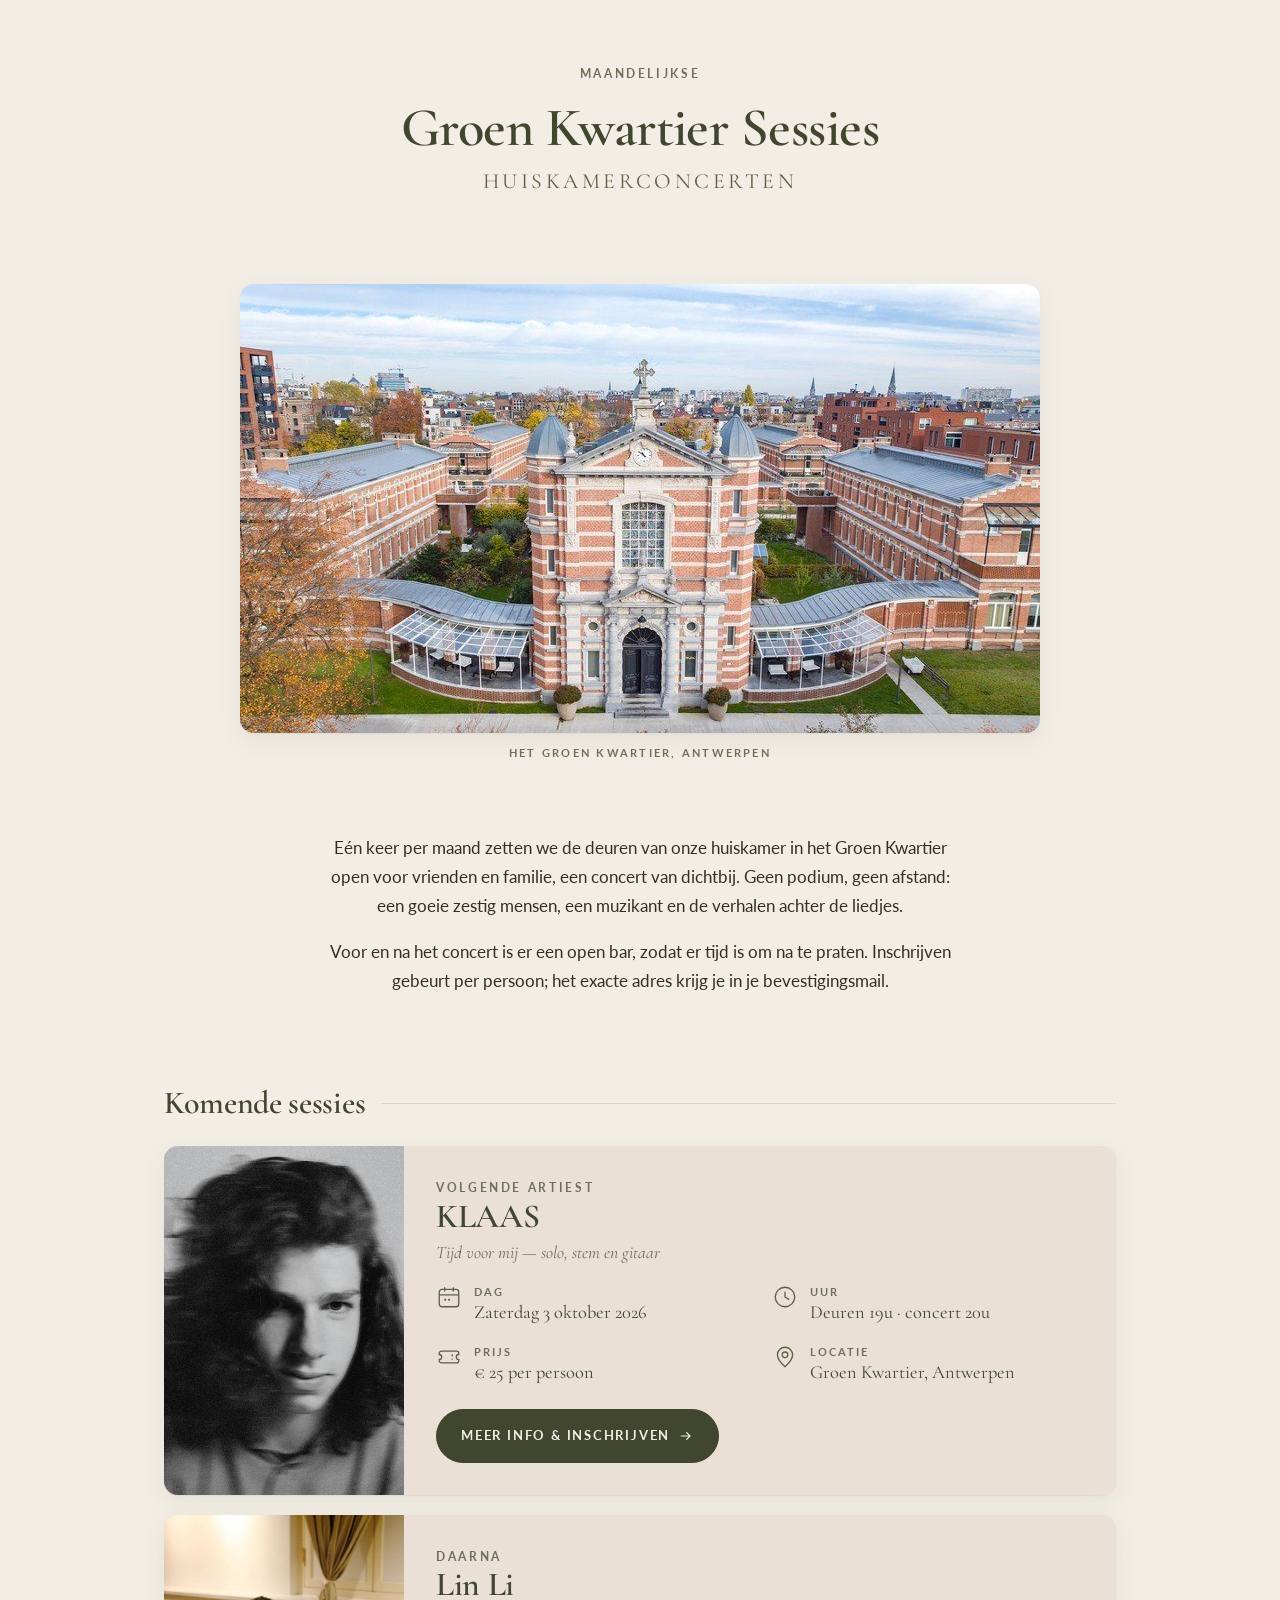
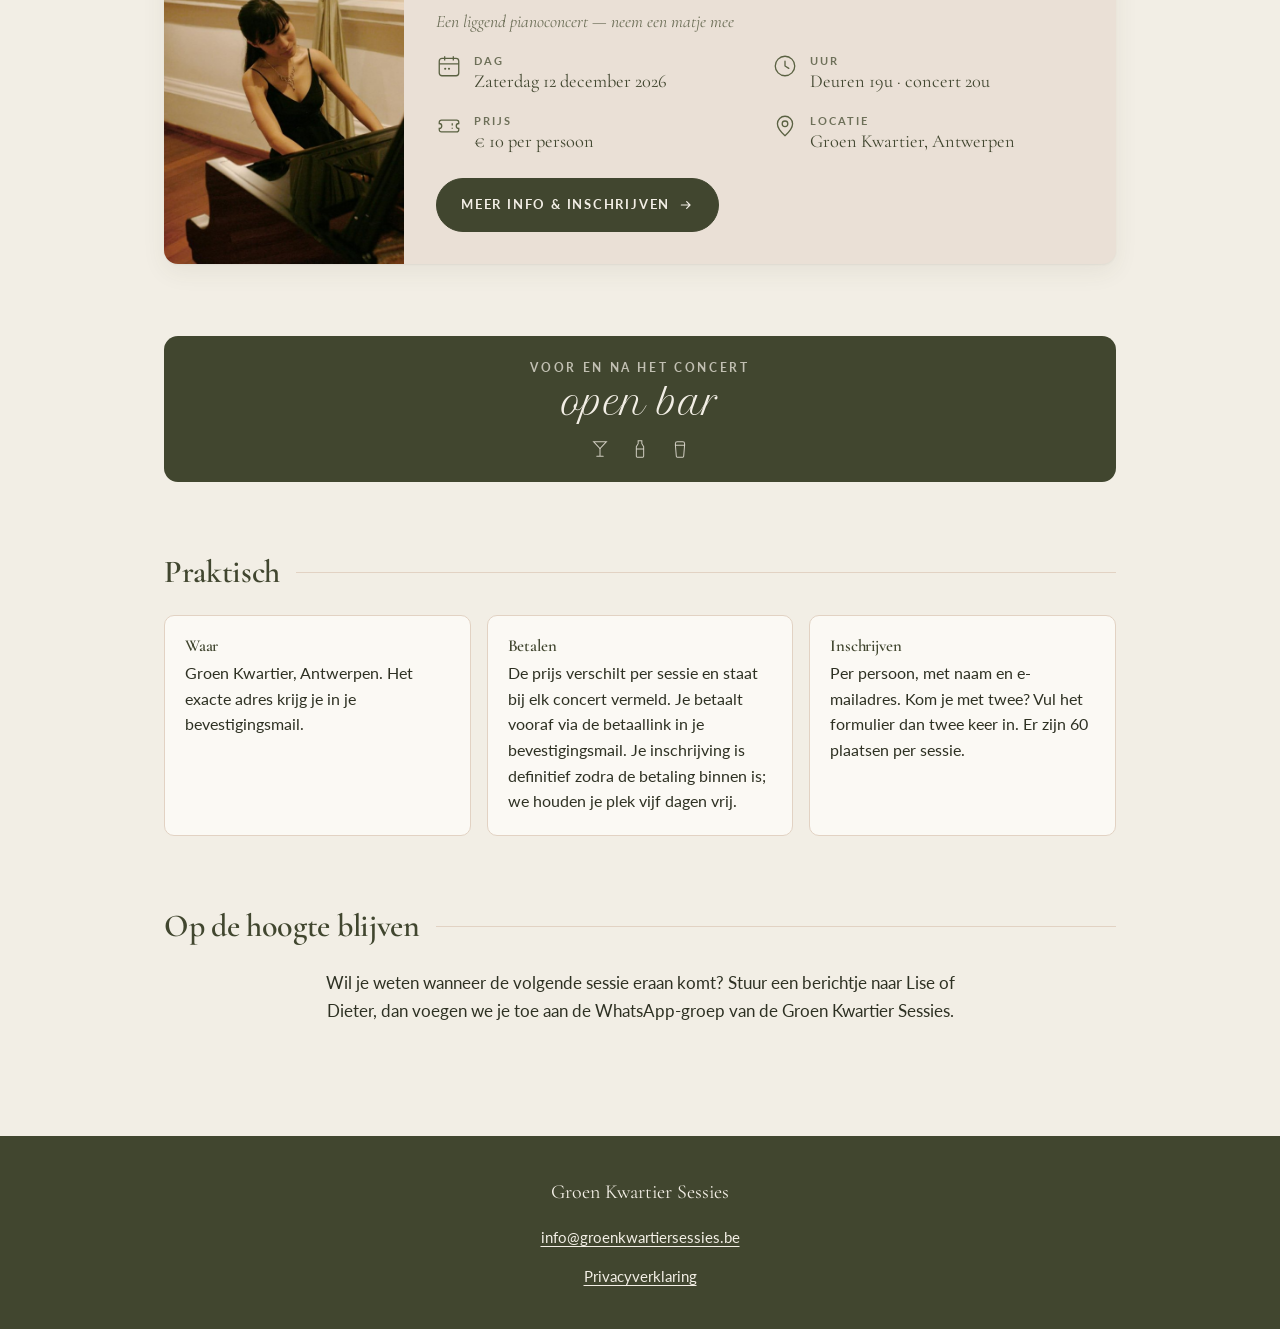
==== index.html @ f5f8e5c8 "Komma in plaats van gedachtestreepje in de intro" ====
<!DOCTYPE html>
<html lang="nl">
<head>
<meta charset="utf-8">
<meta name="viewport" content="width=device-width, initial-scale=1">
<title>Groen Kwartier Sessies — Huiskamerconcerten in Antwerpen</title>
<meta name="description" content="Maandelijkse huiskamerconcerten in het Groen Kwartier, Antwerpen. Dicht bij de muziek. Dicht bij elkaar. Bekijk de komende sessies en schrijf je in.">
<link rel="canonical" href="https://groenkwartiersessies.be/">
<meta property="og:type" content="website">
<meta property="og:title" content="Groen Kwartier Sessies — Huiskamerconcerten">
<meta property="og:description" content="Maandelijkse huiskamerconcerten in het Groen Kwartier, Antwerpen. Dicht bij de muziek. Dicht bij elkaar.">
<meta property="og:url" content="https://groenkwartiersessies.be/">
<meta property="og:image" content="https://groenkwartiersessies.be/img/sfeer/groen-kwartier.jpg">
<meta property="og:locale" content="nl_BE">
<meta name="theme-color" content="#41462F">
<link rel="icon" href="img/favicon.svg" type="image/svg+xml">
<link rel="apple-touch-icon" href="img/favicon.svg">
<link rel="preconnect" href="https://fonts.googleapis.com">
<link rel="preconnect" href="https://fonts.gstatic.com" crossorigin>
<link href="https://fonts.googleapis.com/css2?family=Cormorant+Garamond:ital,wght@0,400;0,600;1,400&family=Lato:wght@400;700&family=Petit+Formal+Script&display=swap" rel="stylesheet">
<link rel="stylesheet" href="css/stijl.css">
</head>
<body>

<header class="sitekop wrap">
  <p class="label">Maandelijkse</p>
  <h1>Groen&nbsp;Kwartier Sessies</h1>
  <p class="ondertitel">Huiskamerconcerten</p>
</header>

<main>

  <!-- Sfeerbeeld van de buurt -->
  <section class="wrap">
    <figure class="sfeerbeeld">
      <img src="img/sfeer/groen-kwartier.jpg" width="800" height="449"
           alt="Luchtfoto van het Groen Kwartier in Antwerpen: het oude militair hospitaal met zijn
                rood-witte bakstenen gevel, de klokkentoren en de glazen serres, met de stad erachter."
           decoding="async">
      <figcaption>Het Groen Kwartier, Antwerpen</figcaption>
    </figure>
  </section>

  <!-- Intro -->
  <section class="wrap" aria-labelledby="intro-titel">
    <h2 id="intro-titel" class="visueel-verborgen">Wat zijn de Groen Kwartier Sessies?</h2>
    <div class="intro">
      <p>Eén keer per maand zetten we de deuren van onze huiskamer in het Groen Kwartier open
        voor vrienden en familie, een concert van dichtbij. Geen podium, geen afstand:
        een goeie zestig mensen, een muzikant en de verhalen achter de liedjes.</p>
      <p>Voor en na het concert is er een open bar, zodat er tijd is om na te praten.
        Inschrijven gebeurt per persoon; het exacte adres krijg je in je bevestigingsmail.</p>
    </div>
  </section>

  <!-- Komende sessies -->
  <section class="wrap" aria-labelledby="sessies-titel">
    <div class="kop-met-lijn">
      <h2 id="sessies-titel">Komende sessies</h2>
    </div>

    <div class="sessies">

      <!-- ===== SESSIE: KLAAS ===== -->
      <article class="sessie">
        <div class="sessie-foto">
          <img src="img/artiesten/klaas-klein.jpg" width="600" height="600"
               alt="Portret van KLAAS — Klaas Delrue" loading="lazy" decoding="async">
        </div>
        <div class="sessie-inhoud">
          <p class="label">Volgende artiest</p>
          <h3>KLAAS</h3>
          <p class="sessie-tussentitel">Tijd voor mij — solo, stem en gitaar</p>

          <ul class="details">
            <li>
              <!-- kalender -->
              <svg viewBox="0 0 24 24" fill="none" stroke="currentColor" stroke-width="1.2" aria-hidden="true">
                <rect x="3" y="5" width="18" height="16" rx="2.5"/>
                <path d="M3 10h18M8 3v4M16 3v4"/>
                <circle cx="8.5" cy="14.5" r="1" fill="currentColor" stroke="none"/>
                <circle cx="12" cy="14.5" r="1" fill="currentColor" stroke="none"/>
              </svg>
              <span><span class="dt">Dag</span><span class="dd">Zaterdag 3 oktober 2026</span></span>
            </li>
            <li>
              <!-- klok -->
              <svg viewBox="0 0 24 24" fill="none" stroke="currentColor" stroke-width="1.2" aria-hidden="true">
                <circle cx="12" cy="12" r="9"/>
                <path d="M12 7.5V12l3.5 2.2" stroke-linecap="round"/>
              </svg>
              <span><span class="dt">Uur</span><span class="dd">Deuren 19u · concert 20u</span></span>
            </li>
            <li>
              <!-- ticket -->
              <svg viewBox="0 0 24 24" fill="none" stroke="currentColor" stroke-width="1.2" aria-hidden="true">
                <path d="M3 8.5A2 2 0 0 1 5 6.5h14a2 2 0 0 1 2 2v1.2a2.3 2.3 0 0 0 0 4.6v1.2a2 2 0 0 1-2 2H5a2 2 0 0 1-2-2v-1.2a2.3 2.3 0 0 0 0-4.6z"/>
                <path d="M15 9.5v5" stroke-dasharray="2 2"/>
              </svg>
              <span><span class="dt">Prijs</span><span class="dd">€ 25 per persoon</span></span>
            </li>
            <li>
              <!-- locatie -->
              <svg viewBox="0 0 24 24" fill="none" stroke="currentColor" stroke-width="1.2" aria-hidden="true">
                <path d="M12 21s7-6.2 7-11a7 7 0 1 0-14 0c0 4.8 7 11 7 11z"/>
                <circle cx="12" cy="10" r="2.6"/>
              </svg>
              <span><span class="dt">Locatie</span><span class="dd">Groen Kwartier, Antwerpen</span></span>
            </li>
          </ul>

          <a class="knop" href="sessies/2026-10-03-klaas.html">
            Meer info &amp; inschrijven
            <svg viewBox="0 0 24 24" width="16" height="16" fill="none" stroke="currentColor" stroke-width="1.8" aria-hidden="true">
              <path d="M5 12h13m0 0-5-5m5 5-5 5" stroke-linecap="round" stroke-linejoin="round"/>
            </svg>
          </a>
        </div>
      </article>
      <!-- ===== EINDE SESSIE ===== -->

      <!-- ===== SESSIE: LIN LI ===== -->
      <article class="sessie">
        <div class="sessie-foto">
          <img src="img/artiesten/lin-li-klein.jpg" width="600" height="800"
               alt="Lin Li achter een vleugel in een warm verlichte kamer" loading="lazy" decoding="async">
        </div>
        <div class="sessie-inhoud">
          <p class="label">Daarna</p>
          <h3>Lin Li</h3>
          <p class="sessie-tussentitel">Een liggend pianoconcert &mdash; neem een matje mee</p>

          <ul class="details">
            <li>
              <!-- kalender -->
              <svg viewBox="0 0 24 24" fill="none" stroke="currentColor" stroke-width="1.2" aria-hidden="true">
                <rect x="3" y="5" width="18" height="16" rx="2.5"/>
                <path d="M3 10h18M8 3v4M16 3v4"/>
                <circle cx="8.5" cy="14.5" r="1" fill="currentColor" stroke="none"/>
                <circle cx="12" cy="14.5" r="1" fill="currentColor" stroke="none"/>
              </svg>
              <span><span class="dt">Dag</span><span class="dd">Zaterdag 12 december 2026</span></span>
            </li>
            <li>
              <!-- klok -->
              <svg viewBox="0 0 24 24" fill="none" stroke="currentColor" stroke-width="1.2" aria-hidden="true">
                <circle cx="12" cy="12" r="9"/>
                <path d="M12 7.5V12l3.5 2.2" stroke-linecap="round"/>
              </svg>
              <span><span class="dt">Uur</span><span class="dd">Deuren 19u &middot; concert 20u</span></span>
            </li>
            <li>
              <!-- ticket -->
              <svg viewBox="0 0 24 24" fill="none" stroke="currentColor" stroke-width="1.2" aria-hidden="true">
                <path d="M3 8.5A2 2 0 0 1 5 6.5h14a2 2 0 0 1 2 2v1.2a2.3 2.3 0 0 0 0 4.6v1.2a2 2 0 0 1-2 2H5a2 2 0 0 1-2-2v-1.2a2.3 2.3 0 0 0 0-4.6z"/>
                <path d="M15 9.5v5" stroke-dasharray="2 2"/>
              </svg>
              <span><span class="dt">Prijs</span><span class="dd">&euro; 10 per persoon</span></span>
            </li>
            <li>
              <!-- locatie -->
              <svg viewBox="0 0 24 24" fill="none" stroke="currentColor" stroke-width="1.2" aria-hidden="true">
                <path d="M12 21s7-6.2 7-11a7 7 0 1 0-14 0c0 4.8 7 11 7 11z"/>
                <circle cx="12" cy="10" r="2.6"/>
              </svg>
              <span><span class="dt">Locatie</span><span class="dd">Groen Kwartier, Antwerpen</span></span>
            </li>
          </ul>

          <a class="knop" href="sessies/2026-12-12-lin-li.html">
            Meer info &amp; inschrijven
            <svg viewBox="0 0 24 24" width="16" height="16" fill="none" stroke="currentColor" stroke-width="1.8" aria-hidden="true">
              <path d="M5 12h13m0 0-5-5m5 5-5 5" stroke-linecap="round" stroke-linejoin="round"/>
            </svg>
          </a>
        </div>
      </article>
      <!-- ===== EINDE SESSIE ===== -->

    </div>

    <!-- Staat er geen enkele sessie in de agenda? Vervang dan het blok
         hierboven door dit blok:
    <p class="lege-agenda">De volgende sessie wordt binnenkort aangekondigd.</p>
    -->
  </section>

  <!-- Open bar-balk, zoals onderaan de poster -->
  <section class="wrap">
    <div class="balk">
      <p class="label">Voor en na het concert</p>
      <p class="groot">open bar</p>
      <div class="balk-iconen" aria-hidden="true">
        <svg viewBox="0 0 24 24" fill="none" stroke="currentColor" stroke-width="1.1">
          <path d="M5 4h14l-7 7.5z"/><path d="M12 11.5V20M8.5 20h7" stroke-linecap="round"/>
        </svg>
        <svg viewBox="0 0 24 24" fill="none" stroke="currentColor" stroke-width="1.1">
          <path d="M10 3h4v3.2l2 3.2V20a1 1 0 0 1-1 1H9a1 1 0 0 1-1-1V9.4l2-3.2z"/><path d="M8 12h8"/>
        </svg>
        <svg viewBox="0 0 24 24" fill="none" stroke="currentColor" stroke-width="1.1">
          <path d="M7 8h10l-1 12a1 1 0 0 1-1 1H9a1 1 0 0 1-1-1z"/><path d="M7 8V6a2 2 0 0 1 2-2h6a2 2 0 0 1 2 2v2"/>
        </svg>
      </div>
    </div>
  </section>

  <!-- Praktisch -->
  <section class="wrap" aria-labelledby="praktisch-titel">
    <div class="kop-met-lijn">
      <h2 id="praktisch-titel">Praktisch</h2>
    </div>
    <div class="praktisch">
      <article>
        <h3>Waar</h3>
        <p>Groen Kwartier, Antwerpen. Het exacte adres krijg je in je bevestigingsmail.</p>
      </article>
      <article>
        <h3>Betalen</h3>
        <p>De prijs verschilt per sessie en staat bij elk concert vermeld. Je betaalt vooraf via
          de betaallink in je bevestigingsmail. Je inschrijving is definitief zodra de betaling
          binnen is; we houden je plek vijf dagen vrij.</p>
      </article>
      <article>
        <h3>Inschrijven</h3>
        <p>Per persoon, met naam en e-mailadres. Kom je met twee? Vul het formulier dan
          twee keer in. Er zijn 60 plaatsen per sessie.</p>
      </article>
    </div>
  </section>

  <!-- Op de hoogte blijven -->
  <section class="wrap" aria-labelledby="hoogte-titel">
    <div class="kop-met-lijn">
      <h2 id="hoogte-titel">Op de hoogte blijven</h2>
    </div>
    <div class="intro">
      <p>Wil je weten wanneer de volgende sessie eraan komt? Stuur een berichtje naar Lise of
        Dieter, dan voegen we je toe aan de WhatsApp-groep van de Groen Kwartier Sessies.</p>
    </div>
  </section>

</main>

<footer class="voet">
  <div class="wrap">
    <p class="voet-titel">Groen Kwartier Sessies</p>
    <p><a href="mailto:info@groenkwartiersessies.be">info@groenkwartiersessies.be</a></p>
    <p><a href="privacy.html">Privacyverklaring</a></p>
  </div>
</footer>

</body>
</html>
---- css/stijl.css ----
/* ==========================================================================
   Groen Kwartier Sessies — stijl.css
   Eén stijlbestand voor de hele site. Kleuren en sfeer volgen de poster.
   Mobiel eerst.
   ========================================================================== */

:root {
  --groen-donker: #41462F;
  --groen-mid:    #5A6142;
  --creme:        #F2EEE5;
  --zand:         #EAE0D6;
  --beige:        #E2D2C3;
  --tekst:        #2E3123;
  --tekst-zacht:  #6E7059;
  --wit:          #FBF9F4;

  --serif:  "Cormorant Garamond", Georgia, "Times New Roman", serif;
  --script: "Petit Formal Script", "Dancing Script", cursive;
  --sans:   "Lato", -apple-system, BlinkMacSystemFont, "Segoe UI", Helvetica, Arial, sans-serif;

  --radius:    14px;
  --radius-s:  10px;
  --maxbreed:  62rem;
  --schaduw:   0 1px 2px rgba(65, 70, 47, .06), 0 8px 24px rgba(65, 70, 47, .07);
}

/* --- Basis ---------------------------------------------------------------- */

*, *::before, *::after { box-sizing: border-box; }

html { -webkit-text-size-adjust: 100%; scroll-behavior: smooth; }

body {
  margin: 0;
  background: var(--creme);
  color: var(--tekst);
  font-family: var(--sans);
  font-size: 1.0625rem;
  line-height: 1.65;
  font-weight: 400;
  -webkit-font-smoothing: antialiased;
}

img { max-width: 100%; height: auto; display: block; }

a { color: var(--groen-donker); text-decoration-thickness: 1px; text-underline-offset: 3px; }
a:hover { color: var(--groen-mid); }

h1, h2, h3 {
  font-family: var(--serif);
  color: var(--groen-donker);
  font-weight: 600;
  line-height: 1.15;
  margin: 0 0 .5em;
  letter-spacing: -0.01em;
}

h1 { font-size: clamp(2.1rem, 8vw, 3.4rem); }
h2 { font-size: clamp(1.5rem, 5vw, 2rem); }
h3 { font-size: 1.2rem; }

p { margin: 0 0 1em; }

.wrap {
  width: 100%;
  max-width: var(--maxbreed);
  margin-inline: auto;
  padding-inline: 1.25rem;
}

.visueel-verborgen {
  position: absolute; width: 1px; height: 1px; padding: 0; margin: -1px;
  overflow: hidden; clip: rect(0 0 0 0); white-space: nowrap; border: 0;
}

/* Klein label in kapitalen met ruime spatiëring — zoals op de poster */
.label {
  font-family: var(--sans);
  font-size: .75rem;
  font-weight: 700;
  letter-spacing: .22em;
  text-transform: uppercase;
  color: var(--tekst-zacht);
  margin: 0;
}

.script {
  font-family: var(--script);
  font-weight: 400;
  color: var(--groen-mid);
}

/* --- Sitekop ------------------------------------------------------------- */

.sitekop {
  text-align: center;
  padding: 2.75rem 0 1.5rem;
}

.sitekop .label { margin-bottom: .85rem; }

.sitekop h1 { margin-bottom: .25rem; }

.sitekop .ondertitel {
  font-family: var(--serif);
  font-size: clamp(1.05rem, 3.6vw, 1.35rem);
  letter-spacing: .16em;
  text-transform: uppercase;
  color: var(--groen-mid);
  margin: 0;
}
/* Volgt er nog een slogan onder de ondertitel, dan hoort daar ruimte tussen. */
.sitekop .ondertitel + .slogan { margin-top: .9rem; }

.sitekop .slogan {
  font-family: var(--script);
  font-size: clamp(1.25rem, 4.6vw, 1.7rem);
  color: var(--groen-mid);
  margin: 0;
}

.sierlijn {
  border: 0;
  height: 1px;
  max-width: 12rem;
  margin: 1.75rem auto;
  background-image: linear-gradient(to right, transparent, var(--beige) 20%, var(--beige) 80%, transparent);
}

/* --- Blokken ------------------------------------------------------------- */

section { padding-block: 1.5rem; }

.intro {
  max-width: 40rem;
  margin-inline: auto;
  text-align: center;
  font-size: 1.09rem;
}

.kop-met-lijn {
  display: flex;
  align-items: center;
  gap: 1rem;
  margin-bottom: 1.5rem;
}
.kop-met-lijn h2 { margin: 0; white-space: nowrap; }
.kop-met-lijn::after {
  content: "";
  flex: 1;
  height: 1px;
  background: var(--beige);
}

/* Donkergroene balk, zoals de "open bar"-balk op de poster */
.balk {
  background: var(--groen-donker);
  color: var(--creme);
  border-radius: var(--radius);
  padding: 1.4rem 1.5rem;
  text-align: center;
}
.balk .label { color: rgba(242, 238, 229, .72); }
.balk .groot {
  font-family: var(--script);
  font-size: clamp(1.5rem, 6vw, 2.1rem);
  margin: .35rem 0 0;
  line-height: 1.2;
}
.balk .balk-iconen {
  display: flex;
  justify-content: center;
  gap: 1.1rem;
  margin-top: .9rem;
  color: rgba(242, 238, 229, .8);
}
.balk .balk-iconen svg { width: 22px; height: 22px; }

/* --- Sessiekaarten ------------------------------------------------------- */

.sessies { display: grid; gap: 1.25rem; }

.sessie {
  background: var(--zand);
  border-radius: var(--radius);
  box-shadow: var(--schaduw);
  overflow: hidden;
  display: grid;
  grid-template-columns: 1fr;
}

.sessie-foto {
  aspect-ratio: 1 / 1;
  overflow: hidden;
  background: var(--beige);
}
.sessie-foto img { width: 100%; height: 100%; object-fit: cover; }

.sessie-inhoud { padding: 1.5rem; }

.sessie h3 {
  font-size: clamp(1.6rem, 6vw, 2.1rem);
  margin-bottom: .1rem;
}
.sessie .sessie-tussentitel {
  font-family: var(--serif);
  font-style: italic;
  font-size: 1.1rem;
  color: var(--tekst-zacht);
  margin: 0 0 1rem;
}

.badge {
  display: inline-block;
  font-family: var(--sans);
  font-size: .68rem;
  font-weight: 700;
  letter-spacing: .18em;
  text-transform: uppercase;
  padding: .3rem .65rem;
  border-radius: 999px;
  background: var(--groen-donker);
  color: var(--creme);
  vertical-align: middle;
}
.badge--volzet { background: #8A5A46; }

/* --- Detailrij met lijn-iconen ------------------------------------------- */

.details {
  list-style: none;
  margin: 0 0 1.5rem;
  padding: 0;
  display: grid;
  gap: .9rem;
}

.details li {
  display: flex;
  align-items: flex-start;
  gap: .75rem;
}

.details svg {
  flex: none;
  width: 26px;
  height: 26px;
  margin-top: .1rem;
  color: var(--groen-mid);
}

.details .dt {
  display: block;
  font-size: .7rem;
  font-weight: 700;
  letter-spacing: .18em;
  text-transform: uppercase;
  color: var(--tekst-zacht);
}
.details .dd {
  display: block;
  font-family: var(--serif);
  font-size: 1.15rem;
  color: var(--groen-donker);
  line-height: 1.3;
}

/* Variant op de eventpagina: kaartjes naast elkaar, gescheiden door lijntjes */
.details--rij {
  gap: 0;
  background: var(--zand);
  border-radius: var(--radius);
  padding: .5rem;
}
.details--rij li {
  padding: .95rem 1rem;
  border-bottom: 1px solid var(--beige);
}
.details--rij li:last-child { border-bottom: 0; }

/* --- Knoppen ------------------------------------------------------------- */

.knop {
  display: inline-flex;
  align-items: center;
  gap: .5rem;
  background: var(--groen-donker);
  color: var(--creme);
  font-family: var(--sans);
  font-size: .8rem;
  font-weight: 700;
  letter-spacing: .14em;
  text-transform: uppercase;
  text-decoration: none;
  padding: .95rem 1.5rem;
  border-radius: 999px;
  border: 1px solid var(--groen-donker);
  transition: background .15s ease, color .15s ease;
}
.knop:hover, .knop:focus-visible { background: var(--groen-mid); color: var(--creme); }

.knop--uit {
  background: transparent;
  color: var(--tekst-zacht);
  border-color: var(--beige);
  cursor: not-allowed;
  pointer-events: none;
}

.knop--terug {
  background: none;
  border: 0;
  color: var(--tekst-zacht);
  padding: 0;
  letter-spacing: .12em;
}
.knop--terug:hover { color: var(--groen-donker); background: none; }

:focus-visible { outline: 2px solid var(--groen-mid); outline-offset: 3px; }

/* --- Praktisch-blokken --------------------------------------------------- */

.praktisch { display: grid; gap: 1rem; }

.praktisch article {
  background: var(--wit);
  border: 1px solid var(--beige);
  border-radius: var(--radius-s);
  padding: 1.25rem;
}
.praktisch h3 { font-size: 1.05rem; margin-bottom: .35rem; }
.praktisch p { margin: 0; font-size: .97rem; }

.lege-agenda {
  background: var(--zand);
  border-radius: var(--radius);
  padding: 2.5rem 1.5rem;
  text-align: center;
  font-family: var(--serif);
  font-size: 1.2rem;
  color: var(--groen-donker);
}

/* --- Eventpagina --------------------------------------------------------- */

.event-kop { padding-top: 1.5rem; }

.event-kop .datumregel {
  font-family: var(--serif);
  font-size: clamp(1.05rem, 4vw, 1.3rem);
  color: var(--groen-mid);
  margin: 0;
}

.artiestfoto {
  border-radius: var(--radius);
  overflow: hidden;
  box-shadow: var(--schaduw);
  margin-bottom: .6rem;
}
figure { margin: 0 0 2rem; }
figcaption {
  font-size: .8rem;
  color: var(--tekst-zacht);
  text-align: right;
}

/* Sfeerbeeld op de homepage. De bronfoto is 800px breed, dus niet groter
   tonen dan dat — anders wordt ze zichtbaar zacht. */
.sfeerbeeld {
  max-width: 50rem;
  margin: 1.5rem auto 0;
}
.sfeerbeeld img {
  width: 100%;
  border-radius: var(--radius);
  box-shadow: var(--schaduw);
}
.sfeerbeeld figcaption {
  max-width: none;
  text-align: center;
  margin-top: .7rem;
  font-family: var(--sans);
  font-size: .7rem;
  font-weight: 700;
  letter-spacing: .2em;
  text-transform: uppercase;
  color: var(--tekst-zacht);
}

.bio { max-width: 40rem; }
.bio .citaat {
  font-family: var(--serif);
  font-style: italic;
  font-size: 1.25rem;
  color: var(--groen-donker);
  border-left: 2px solid var(--beige);
  padding-left: 1.1rem;
  margin: 1.5rem 0;
}
.bio .citaat .citaat-bron {
  display: block;
  margin-top: .7rem;
  font-family: var(--sans);
  font-style: normal;
  font-size: .82rem;
  letter-spacing: .02em;
  color: var(--tekst-zacht);
}
.bio .citaat cite { font-style: italic; }

/* Inschrijfblok */
.inschrijven {
  background: var(--zand);
  border-radius: var(--radius);
  padding: 1.5rem 1.25rem;
}
.inschrijven .aanwijzing {
  font-size: .97rem;
  color: var(--tekst-zacht);
  margin-bottom: 1rem;
}
.inschrijven iframe {
  width: 100%;
  min-height: 760px;
  border: 0;
  border-radius: var(--radius-s);
  background: var(--creme);
  display: block;
}
.privacyregel {
  font-size: .85rem;
  color: var(--tekst-zacht);
  margin: 1rem 0 0;
}

.volzet-blok {
  background: var(--zand);
  border-radius: var(--radius);
  padding: 2.5rem 1.5rem;
  text-align: center;
}
.volzet-blok h3 { font-size: 1.5rem; }
.volzet-blok p:last-child { margin-bottom: 0; }

/* Plek die nog ingevuld moet worden — valt op tijdens het bouwen,
   maar blijft leesbaar mocht ze per ongeluk live gaan. */
.invullen {
  background: #F6E7C9;
  border-bottom: 2px dotted #B08947;
  padding: 0 .25em;
  border-radius: 3px;
}

/* --- Voettekst ----------------------------------------------------------- */

.voet {
  background: var(--groen-donker);
  color: rgba(242, 238, 229, .85);
  margin-top: 3.5rem;
  padding: 2.5rem 0;
  text-align: center;
  font-size: .92rem;
}
.voet a { color: var(--creme); }
.voet .voet-titel {
  font-family: var(--serif);
  font-size: 1.25rem;
  color: var(--creme);
  margin-bottom: .2rem;
}
.voet .voet-slogan {
  font-family: var(--script);
  color: rgba(242, 238, 229, .7);
  margin-bottom: 1.25rem;
}
/* Staat er geen slogan onder de titel (homepage), dan neemt het volgende
   blokje die ruimte over. */
.voet .voet-titel + p:not(.voet-slogan) { margin-top: 1.05rem; }
.voet p:last-child { margin-bottom: 0; }

/* --- Tekstpagina (privacy) ---------------------------------------------- */

.tekstpagina { max-width: 42rem; margin-inline: auto; padding-top: 1.5rem; }
.tekstpagina h2 { font-size: 1.3rem; margin-top: 2rem; }
.tekstpagina ul { padding-left: 1.2rem; }
.tekstpagina li { margin-bottom: .4rem; }

/* --- Vanaf tablet ------------------------------------------------------- */

@media (min-width: 40rem) {
  section { padding-block: 2.25rem; }

  .sessie { grid-template-columns: 15rem 1fr; align-items: stretch; }
  .sessie-foto { aspect-ratio: auto; height: 100%; min-height: 15rem; }
  .sessie-inhoud { padding: 2rem; }

  .details { grid-template-columns: repeat(2, minmax(0, 1fr)); gap: 1.1rem 1.5rem; }

  .details--rij {
    grid-template-columns: repeat(4, minmax(0, 1fr));
    gap: 0;
    padding: .75rem .5rem;
  }
  .details--rij li {
    border-bottom: 0;
    border-right: 1px solid var(--beige);
    flex-direction: column;
    align-items: center;
    text-align: center;
    gap: .5rem;
  }
  .details--rij li:last-child { border-right: 0; }

  .praktisch { grid-template-columns: repeat(3, minmax(0, 1fr)); }

  .inschrijven { padding: 2rem; }

  /* De artiestfoto is vierkant; op een breed scherm zou ze anders de hele
     eerste schermvulling opeisen. */
  figure { margin-bottom: 2.5rem; }
  .artiestfoto { max-width: 34rem; margin-inline: auto; }
  figcaption { max-width: 34rem; margin-inline: auto; }
}

@media (min-width: 56rem) {
  .sitekop { padding-top: 4rem; }
}

/* --- Afdrukken ---------------------------------------------------------- */

@media print {
  body { background: #fff; }
  .knop, .inschrijven iframe { display: none; }
  .voet { background: none; color: #333; }
}
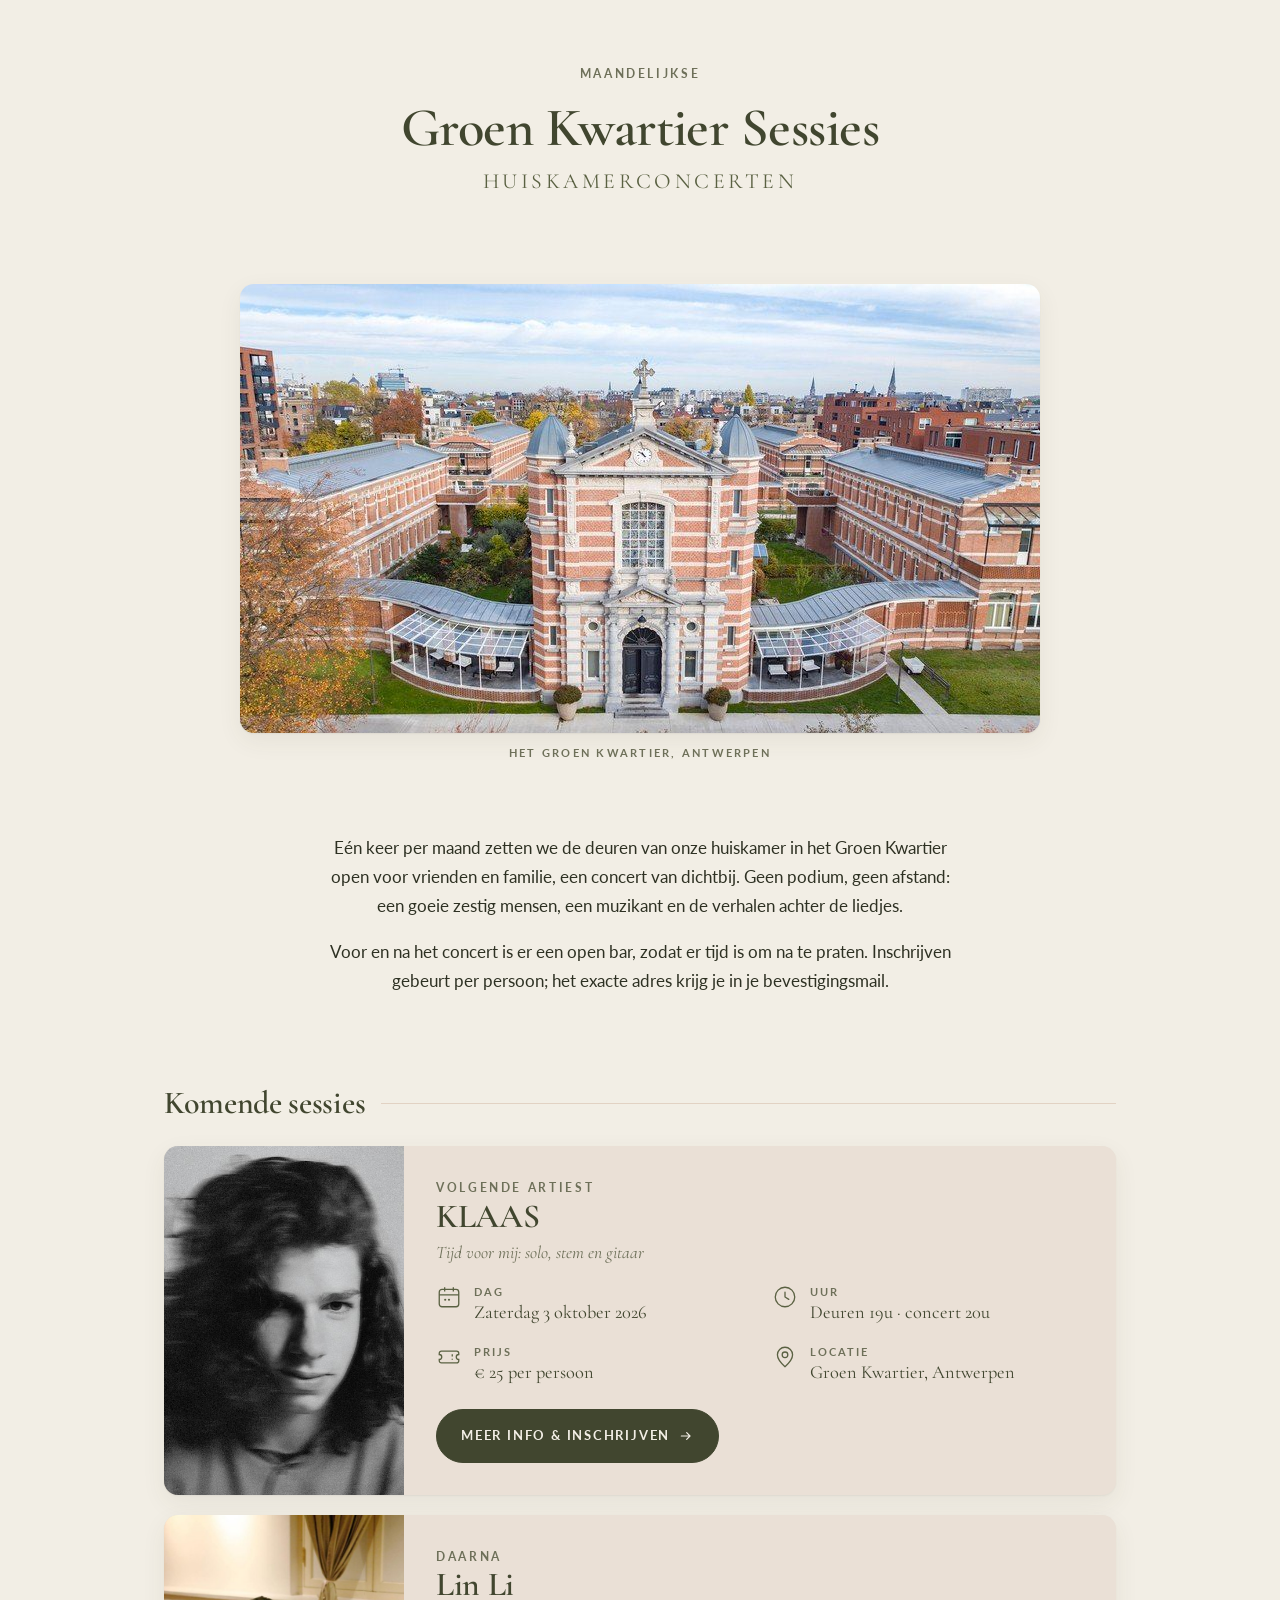
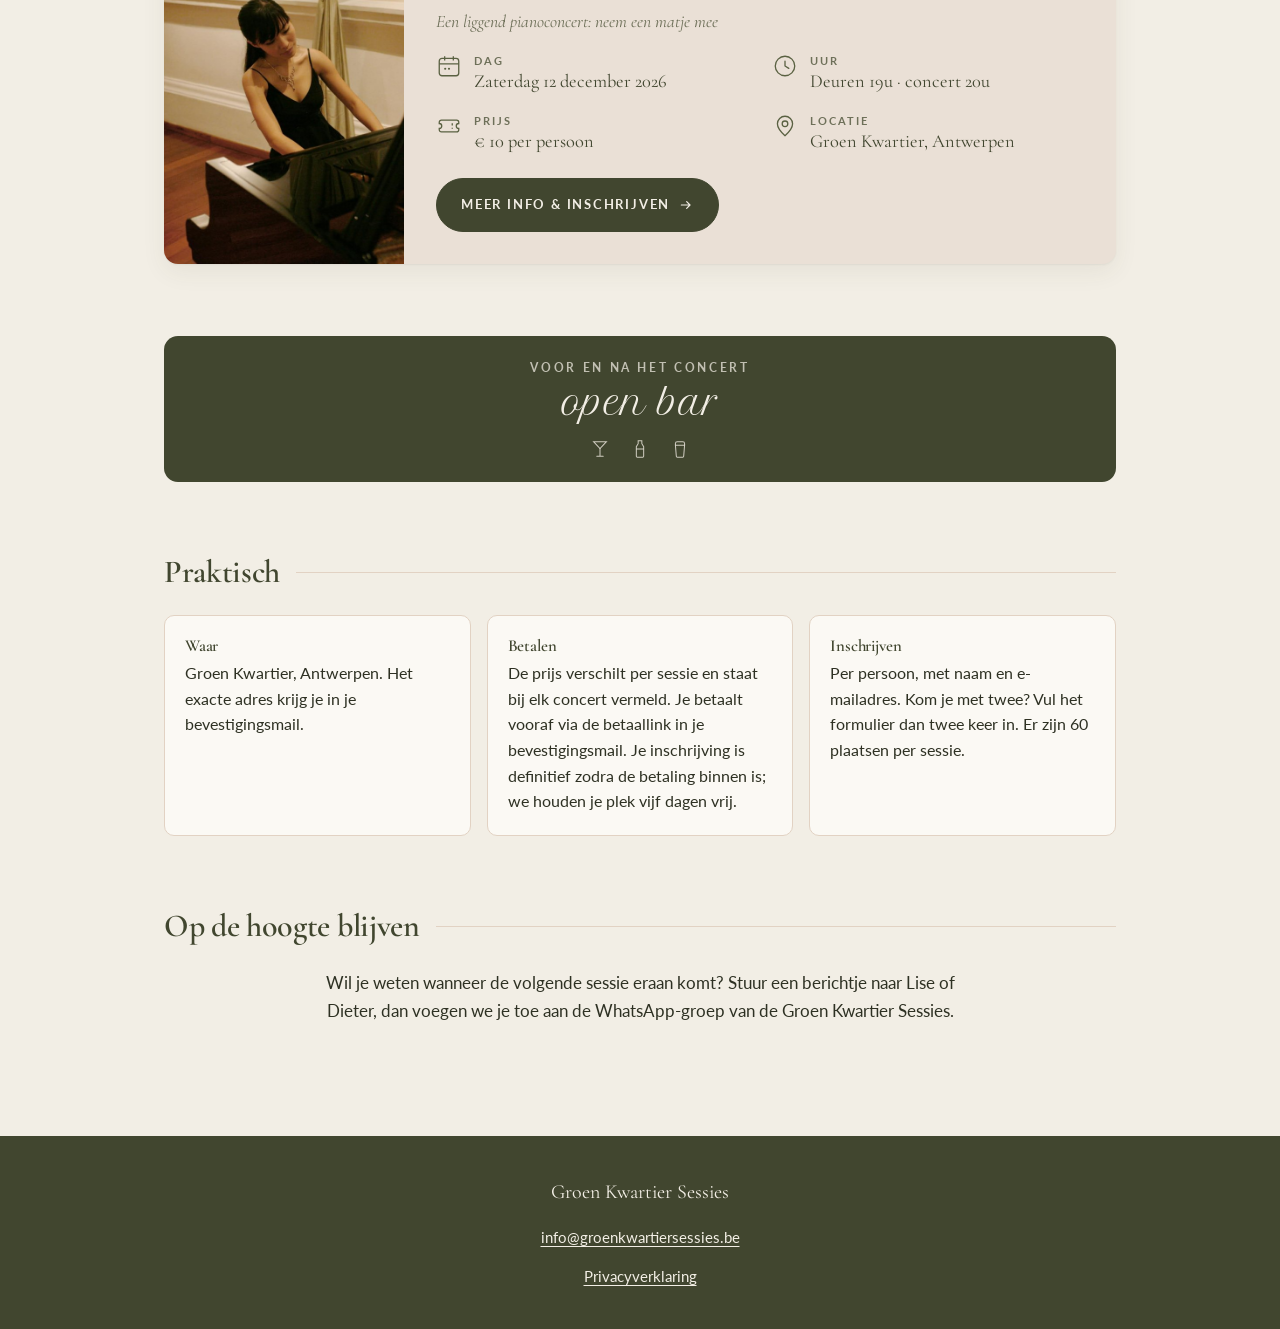
==== commit 25ee0ca3: "Gedachtestreepjes weg; privacypagina zei nog "ter plaatse betalen"" ====
--- a/index.html
+++ b/index.html
@@ -70,7 +70,7 @@
         <div class="sessie-inhoud">
           <p class="label">Volgende artiest</p>
           <h3>KLAAS</h3>
-          <p class="sessie-tussentitel">Tijd voor mij — solo, stem en gitaar</p>
+          <p class="sessie-tussentitel">Tijd voor mij: solo, stem en gitaar</p>
 
           <ul class="details">
             <li>
@@ -128,7 +128,7 @@
         <div class="sessie-inhoud">
           <p class="label">Daarna</p>
           <h3>Lin Li</h3>
-          <p class="sessie-tussentitel">Een liggend pianoconcert &mdash; neem een matje mee</p>
+          <p class="sessie-tussentitel">Een liggend pianoconcert: neem een matje mee</p>
 
           <ul class="details">
             <li>
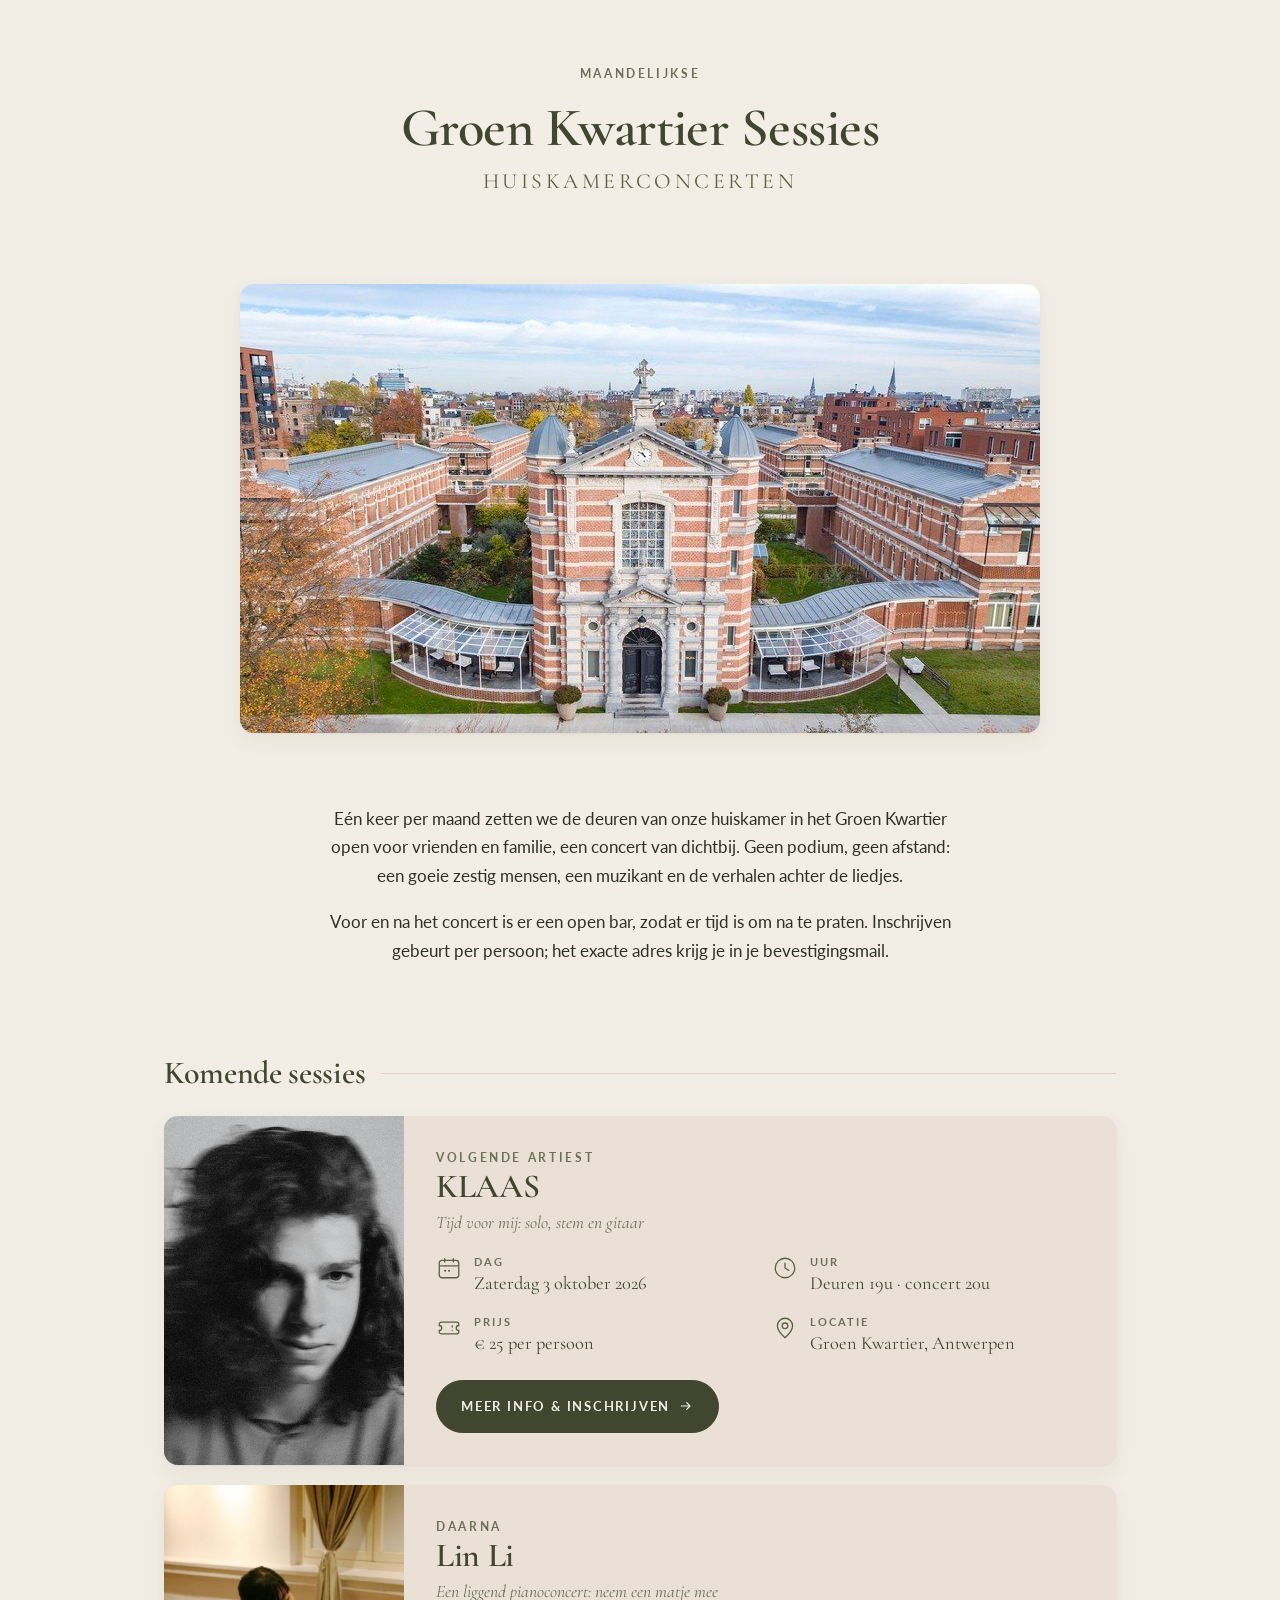
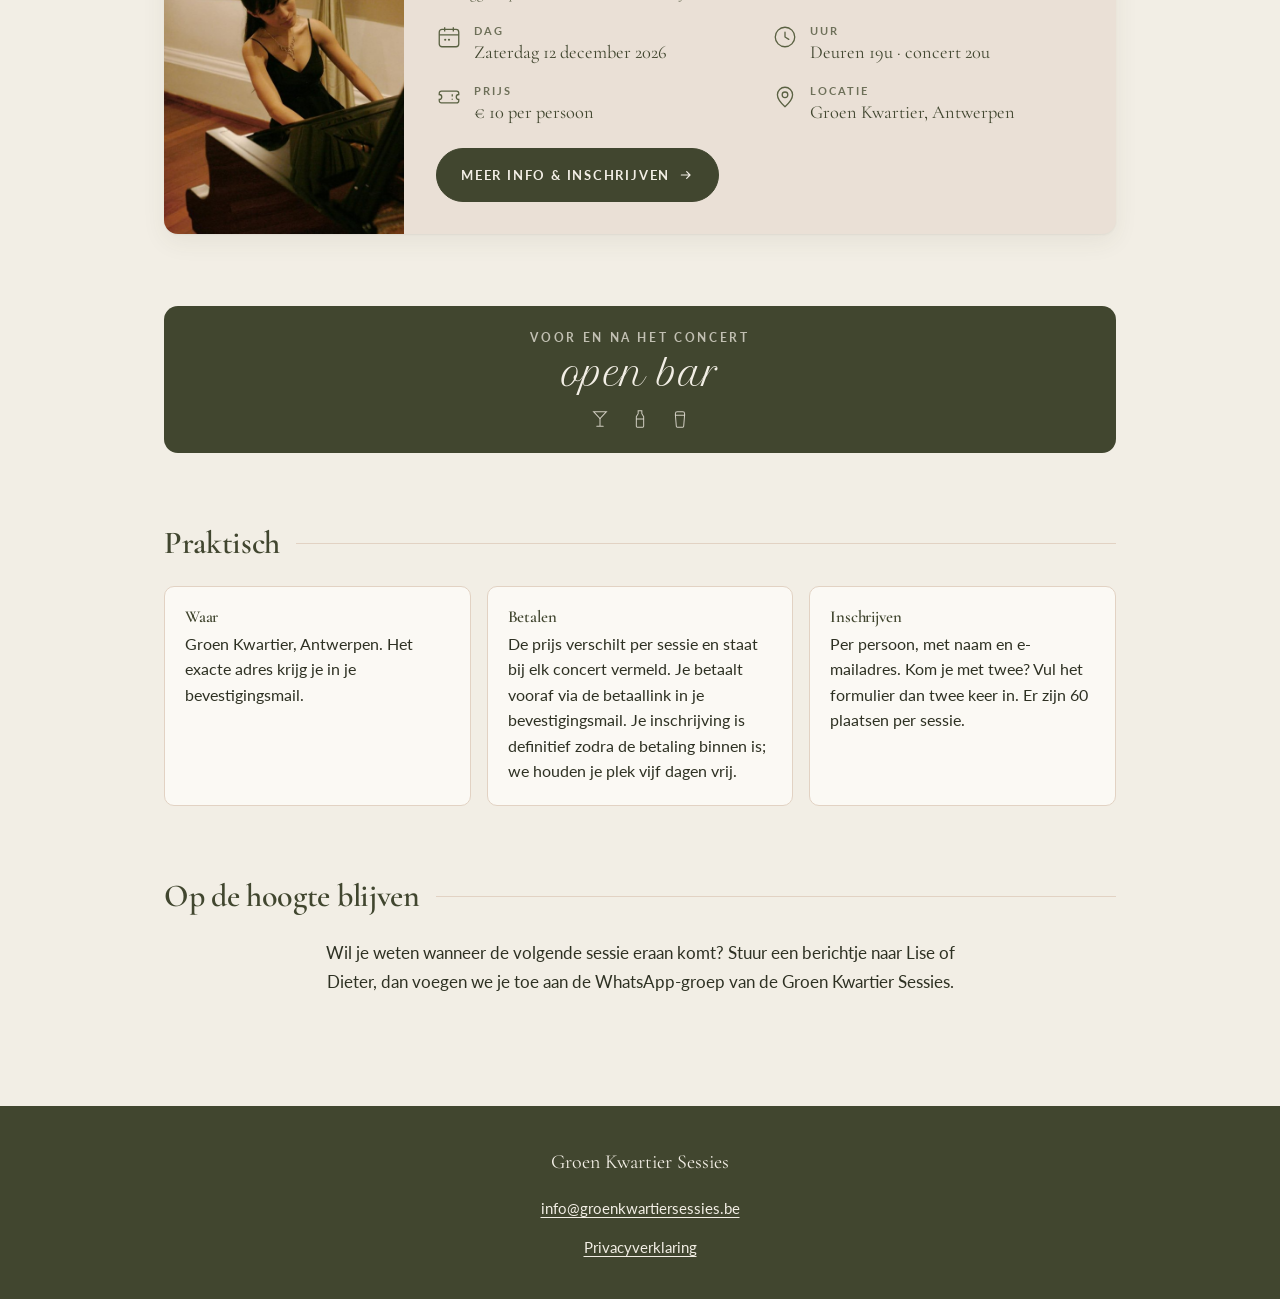
==== commit c7a971a7: "Bijschrift onder de sfeerfoto weg" ====
--- a/index.html
+++ b/index.html
@@ -37,7 +37,6 @@
            alt="Luchtfoto van het Groen Kwartier in Antwerpen: het oude militair hospitaal met zijn
                 rood-witte bakstenen gevel, de klokkentoren en de glazen serres, met de stad erachter."
            decoding="async">
-      <figcaption>Het Groen Kwartier, Antwerpen</figcaption>
     </figure>
   </section>
 
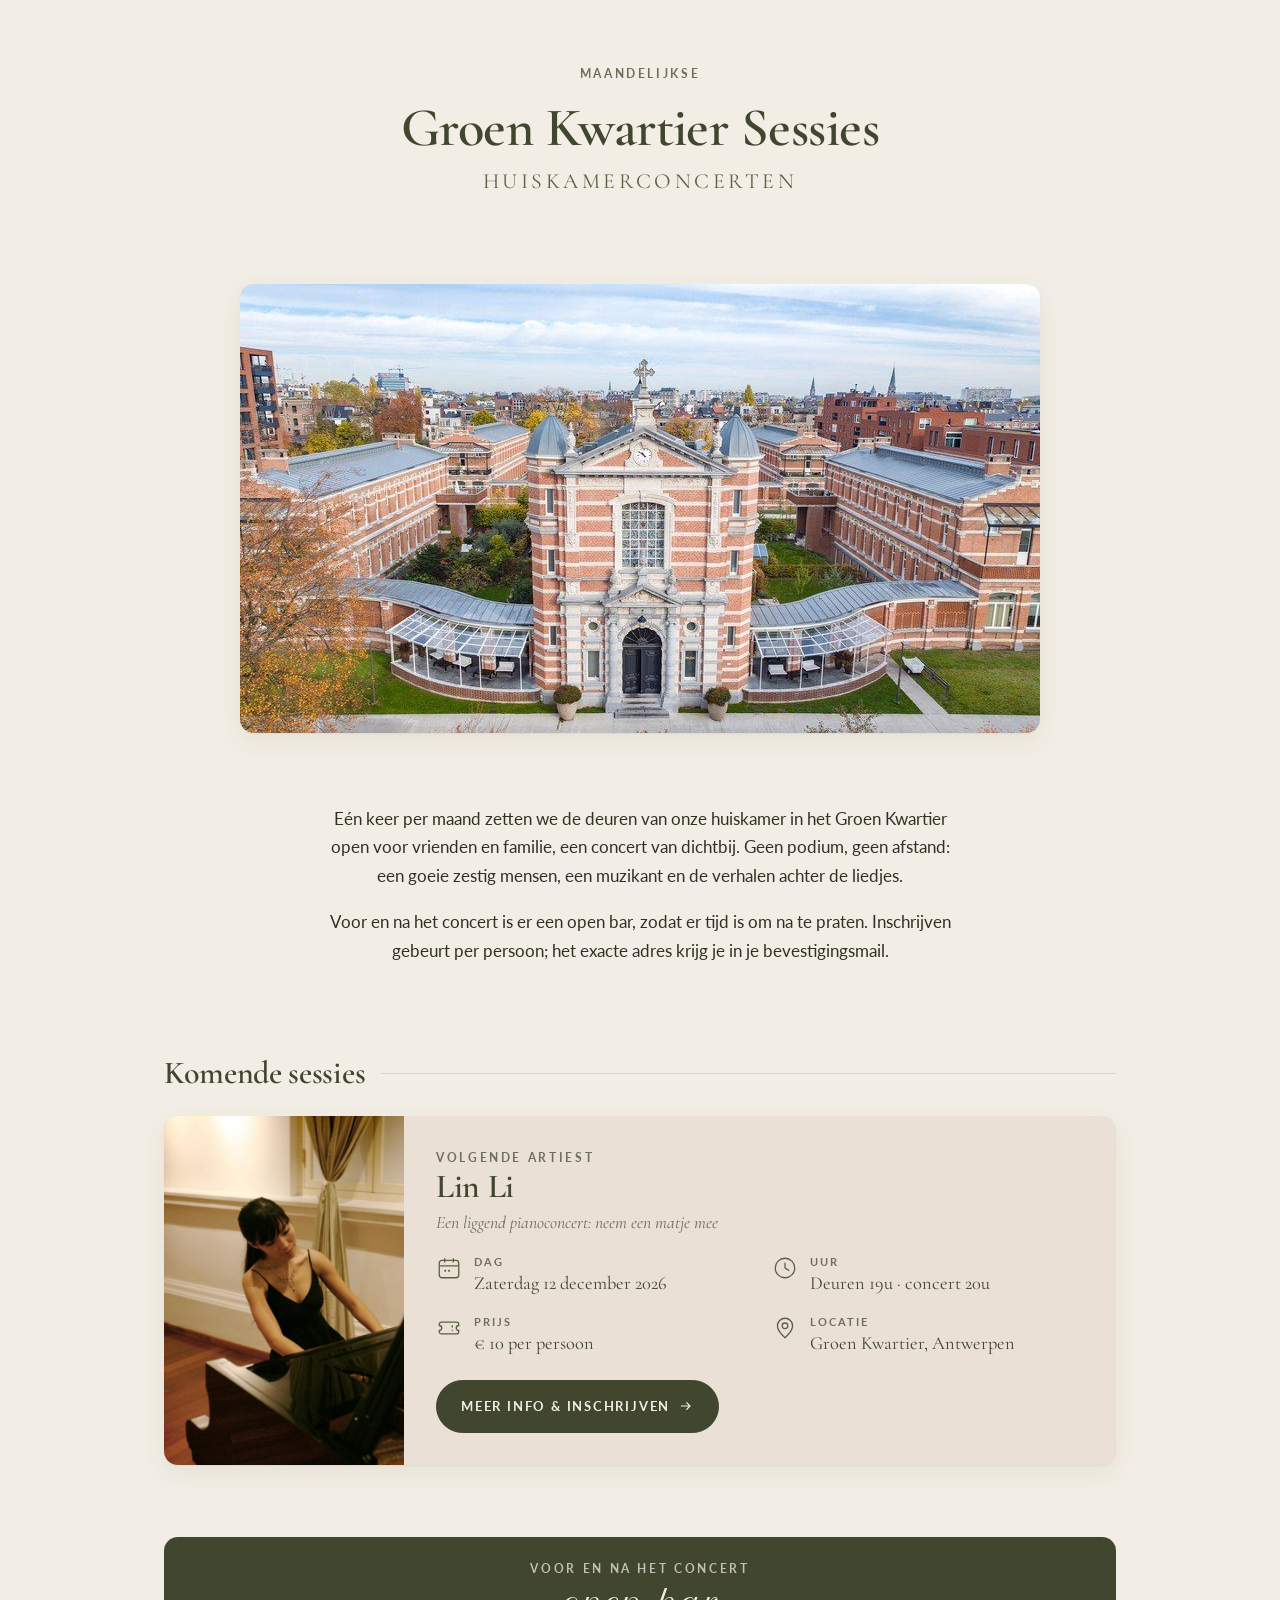
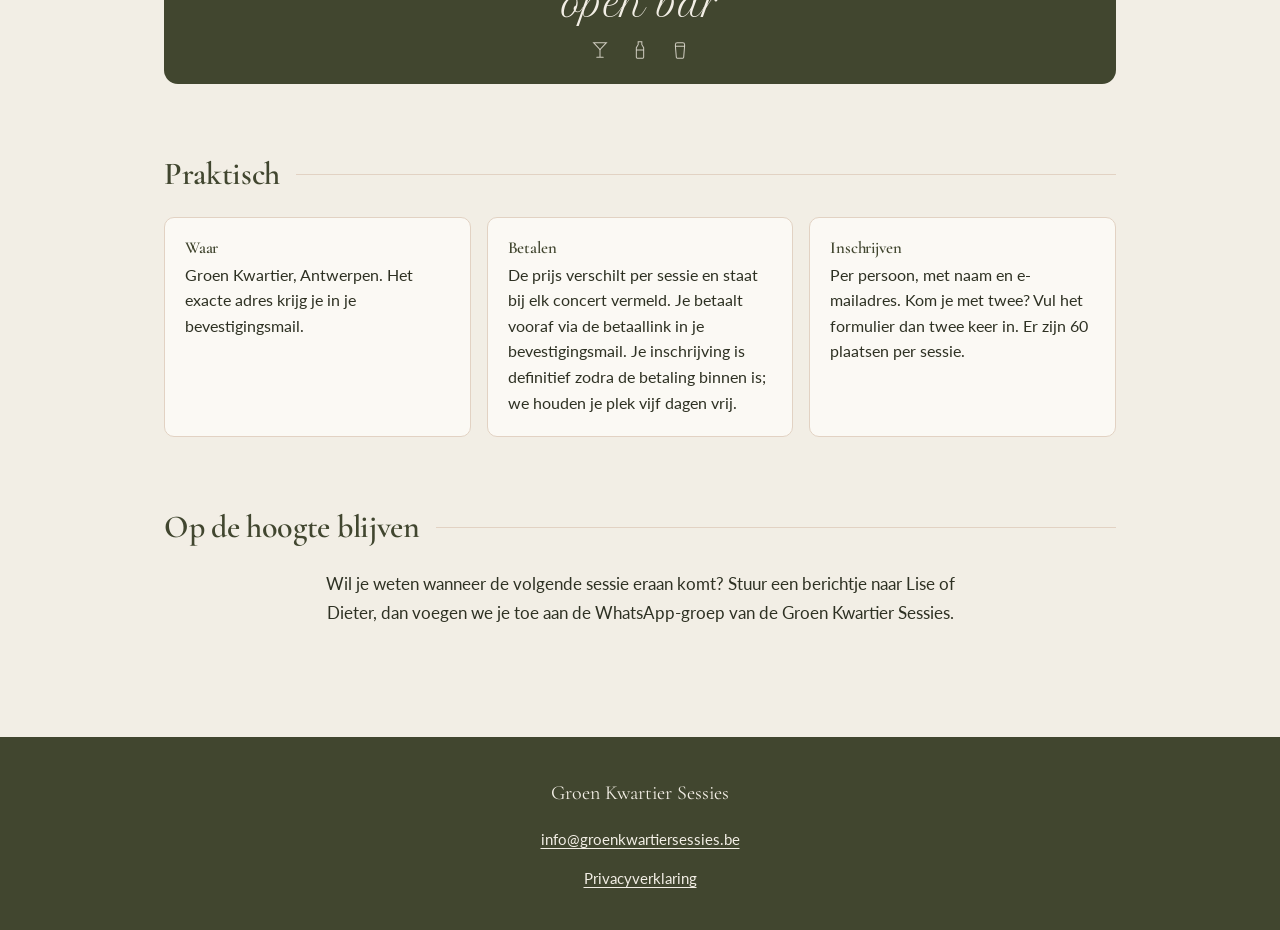
==== commit dee932a4: "Update index.html" ====
--- a/index.html
+++ b/index.html
@@ -60,64 +60,6 @@
 
     <div class="sessies">
 
-      <!-- ===== SESSIE: KLAAS ===== -->
-      <article class="sessie">
-        <div class="sessie-foto">
-          <img src="img/artiesten/klaas-klein.jpg" width="600" height="600"
-               alt="Portret van KLAAS — Klaas Delrue" loading="lazy" decoding="async">
-        </div>
-        <div class="sessie-inhoud">
-          <p class="label">Volgende artiest</p>
-          <h3>KLAAS</h3>
-          <p class="sessie-tussentitel">Tijd voor mij: solo, stem en gitaar</p>
-
-          <ul class="details">
-            <li>
-              <!-- kalender -->
-              <svg viewBox="0 0 24 24" fill="none" stroke="currentColor" stroke-width="1.2" aria-hidden="true">
-                <rect x="3" y="5" width="18" height="16" rx="2.5"/>
-                <path d="M3 10h18M8 3v4M16 3v4"/>
-                <circle cx="8.5" cy="14.5" r="1" fill="currentColor" stroke="none"/>
-                <circle cx="12" cy="14.5" r="1" fill="currentColor" stroke="none"/>
-              </svg>
-              <span><span class="dt">Dag</span><span class="dd">Zaterdag 3 oktober 2026</span></span>
-            </li>
-            <li>
-              <!-- klok -->
-              <svg viewBox="0 0 24 24" fill="none" stroke="currentColor" stroke-width="1.2" aria-hidden="true">
-                <circle cx="12" cy="12" r="9"/>
-                <path d="M12 7.5V12l3.5 2.2" stroke-linecap="round"/>
-              </svg>
-              <span><span class="dt">Uur</span><span class="dd">Deuren 19u · concert 20u</span></span>
-            </li>
-            <li>
-              <!-- ticket -->
-              <svg viewBox="0 0 24 24" fill="none" stroke="currentColor" stroke-width="1.2" aria-hidden="true">
-                <path d="M3 8.5A2 2 0 0 1 5 6.5h14a2 2 0 0 1 2 2v1.2a2.3 2.3 0 0 0 0 4.6v1.2a2 2 0 0 1-2 2H5a2 2 0 0 1-2-2v-1.2a2.3 2.3 0 0 0 0-4.6z"/>
-                <path d="M15 9.5v5" stroke-dasharray="2 2"/>
-              </svg>
-              <span><span class="dt">Prijs</span><span class="dd">€ 25 per persoon</span></span>
-            </li>
-            <li>
-              <!-- locatie -->
-              <svg viewBox="0 0 24 24" fill="none" stroke="currentColor" stroke-width="1.2" aria-hidden="true">
-                <path d="M12 21s7-6.2 7-11a7 7 0 1 0-14 0c0 4.8 7 11 7 11z"/>
-                <circle cx="12" cy="10" r="2.6"/>
-              </svg>
-              <span><span class="dt">Locatie</span><span class="dd">Groen Kwartier, Antwerpen</span></span>
-            </li>
-          </ul>
-
-          <a class="knop" href="sessies/2026-10-03-klaas.html">
-            Meer info &amp; inschrijven
-            <svg viewBox="0 0 24 24" width="16" height="16" fill="none" stroke="currentColor" stroke-width="1.8" aria-hidden="true">
-              <path d="M5 12h13m0 0-5-5m5 5-5 5" stroke-linecap="round" stroke-linejoin="round"/>
-            </svg>
-          </a>
-        </div>
-      </article>
-      <!-- ===== EINDE SESSIE ===== -->
-
       <!-- ===== SESSIE: LIN LI ===== -->
       <article class="sessie">
         <div class="sessie-foto">
@@ -125,7 +67,7 @@
                alt="Lin Li achter een vleugel in een warm verlichte kamer" loading="lazy" decoding="async">
         </div>
         <div class="sessie-inhoud">
-          <p class="label">Daarna</p>
+          <p class="label">Volgende artiest</p>
           <h3>Lin Li</h3>
           <p class="sessie-tussentitel">Een liggend pianoconcert: neem een matje mee</p>
 
--- a/css/stijl.css
+++ b/css/stijl.css
@@ -409,6 +409,19 @@
 }
 .bio .citaat cite { font-style: italic; }
 
+/* Kleine bronvermelding onderaan een pagina */
+.colofon {
+  max-width: 40rem;
+  margin-inline: auto;
+  padding-top: 1.2rem;
+  border-top: 1px solid var(--beige);
+  font-size: .8rem;
+  line-height: 1.6;
+  color: var(--tekst-zacht);
+  text-align: center;
+}
+.colofon cite { font-style: italic; }
+
 /* Inschrijfblok */
 .inschrijven {
   background: var(--zand);
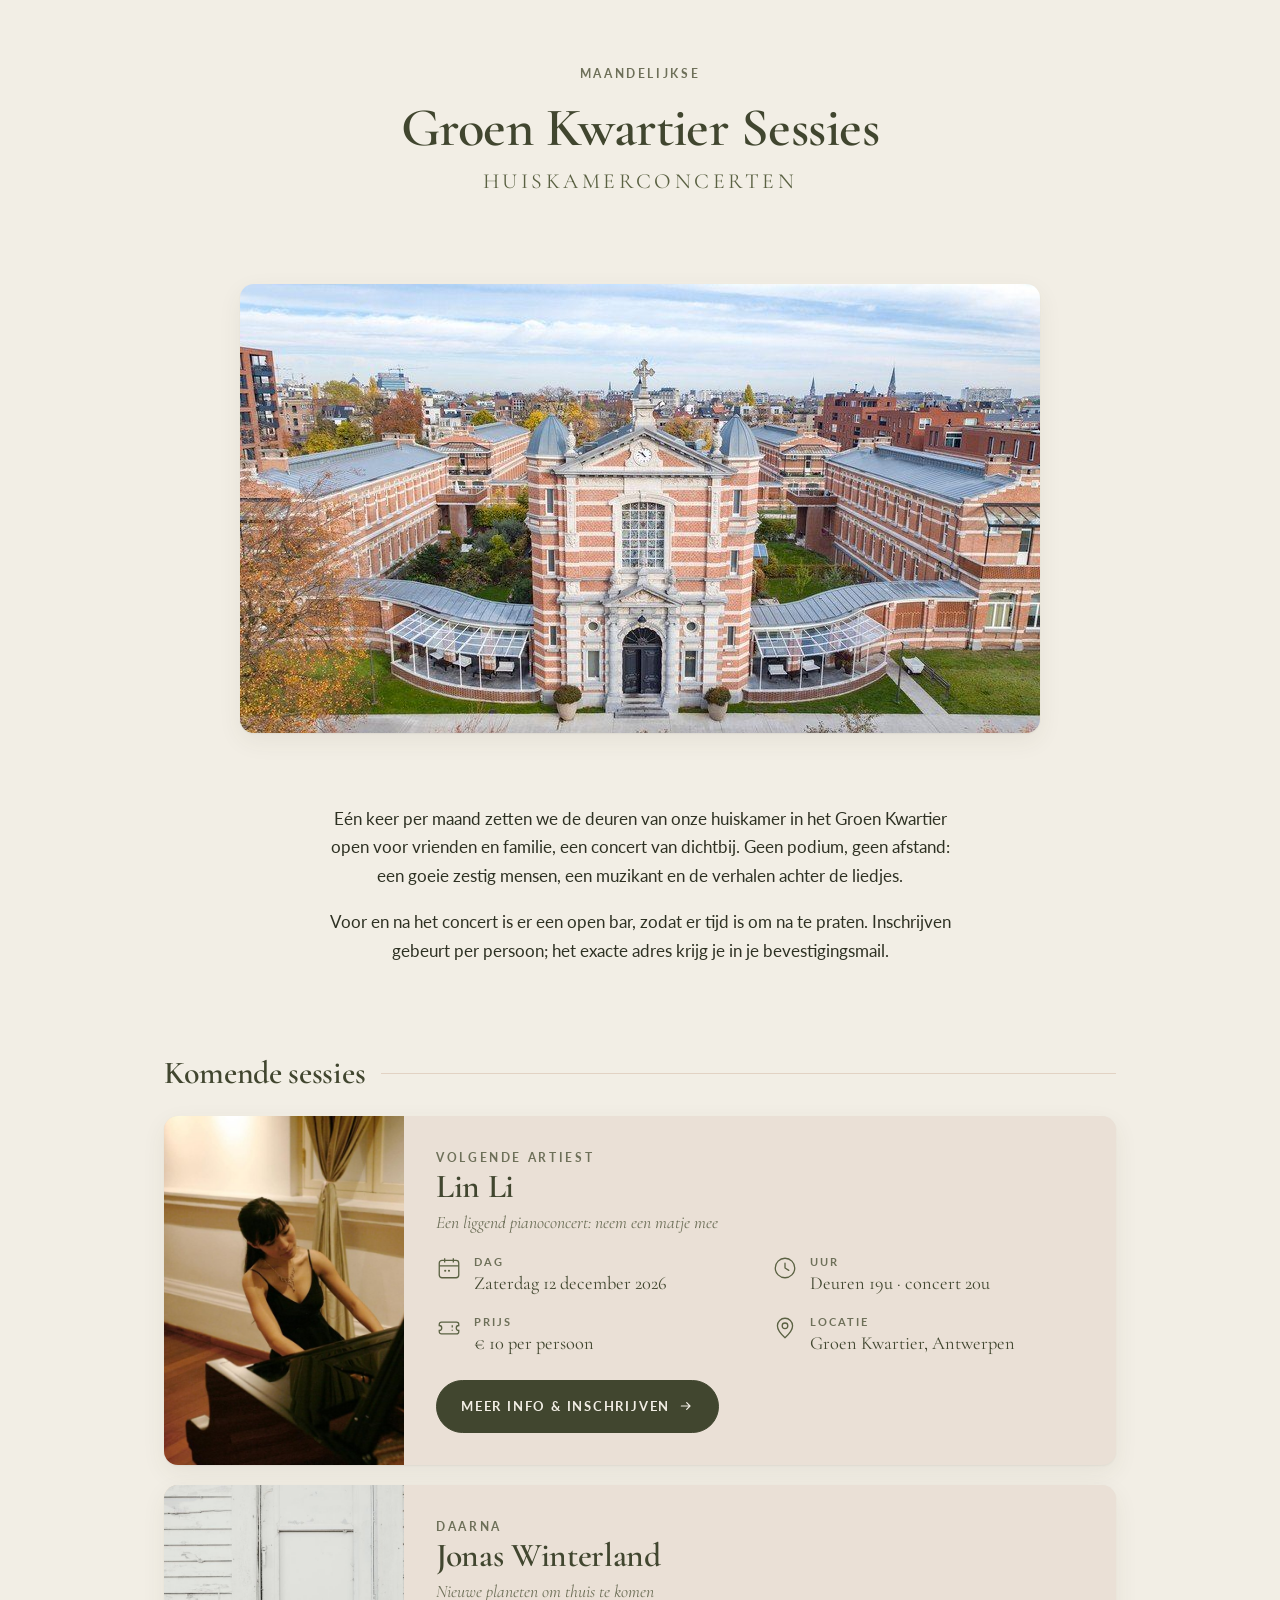
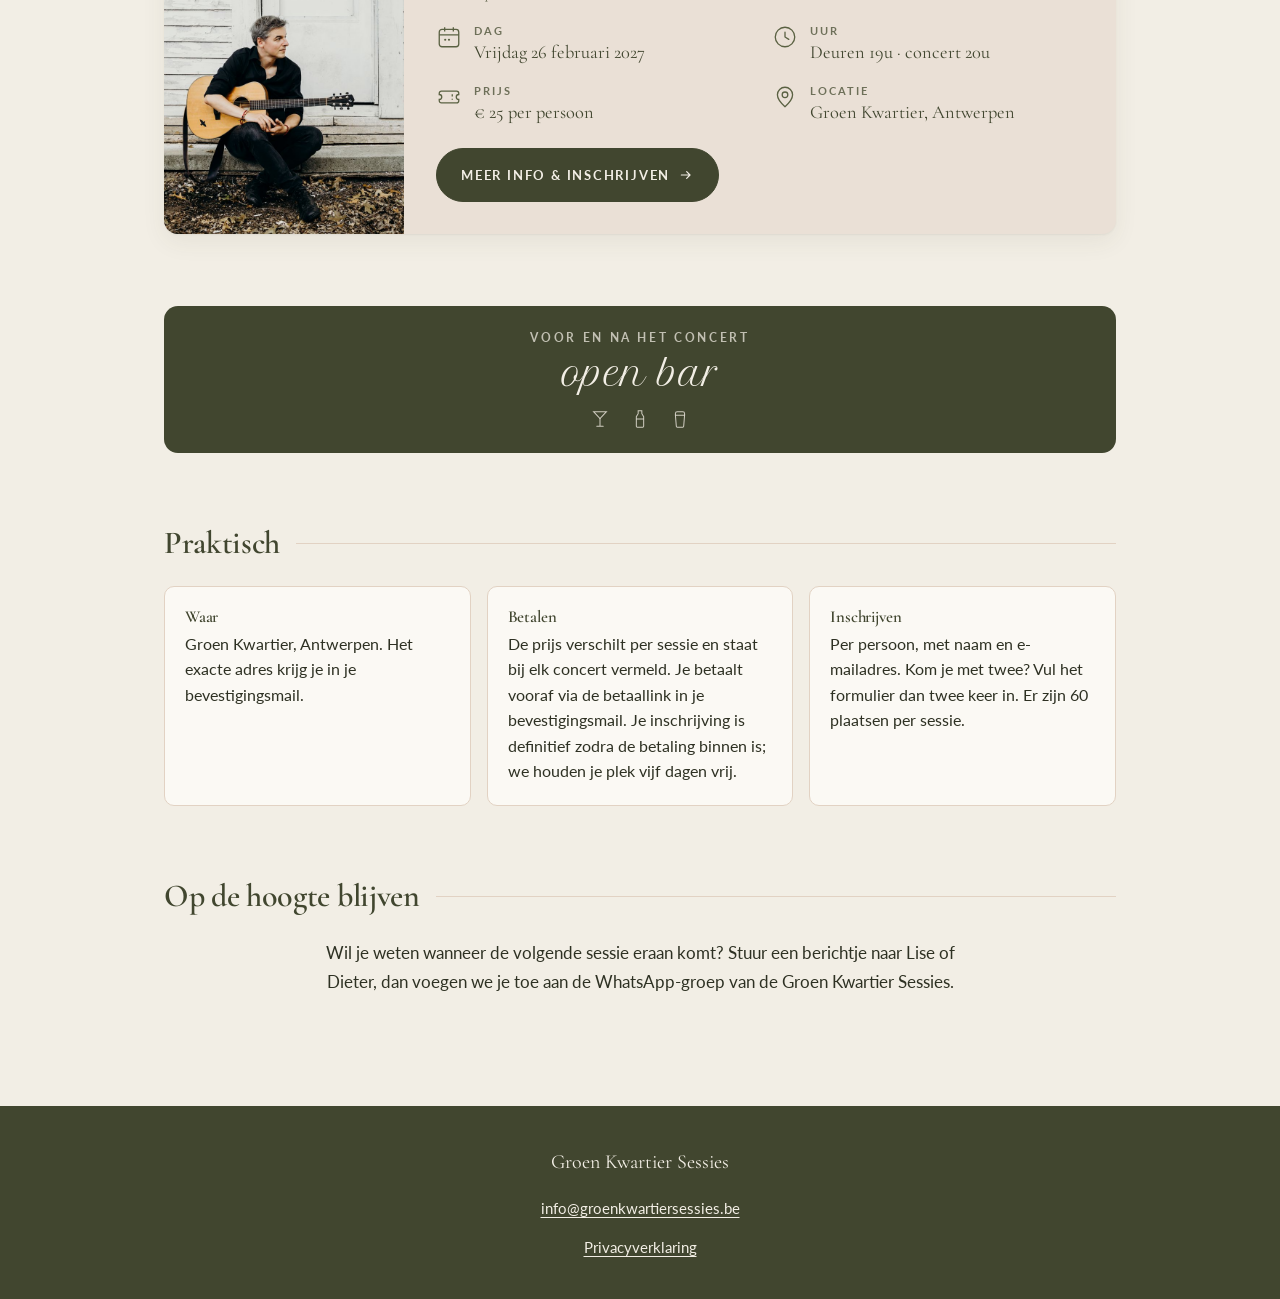
==== commit 338a3a41: "Update index.html" ====
--- a/index.html
+++ b/index.html
@@ -118,6 +118,64 @@
       </article>
       <!-- ===== EINDE SESSIE ===== -->
 
+      <!-- ===== SESSIE: JONAS WINTERLAND ===== -->
+      <article class="sessie">
+        <div class="sessie-foto">
+          <img src="img/artiesten/winterland%202.jpeg" width="1280" height="960" style="object-position:40% 50%"
+               alt="Jonas Winterland met zijn akoestische gitaar voor een witte houten gevel" loading="lazy" decoding="async">
+        </div>
+        <div class="sessie-inhoud">
+          <p class="label">Daarna</p>
+          <h3>Jonas Winterland</h3>
+          <p class="sessie-tussentitel">Nieuwe planeten om thuis te komen</p>
+
+          <ul class="details">
+            <li>
+              <!-- kalender -->
+              <svg viewBox="0 0 24 24" fill="none" stroke="currentColor" stroke-width="1.2" aria-hidden="true">
+                <rect x="3" y="5" width="18" height="16" rx="2.5"/>
+                <path d="M3 10h18M8 3v4M16 3v4"/>
+                <circle cx="8.5" cy="14.5" r="1" fill="currentColor" stroke="none"/>
+                <circle cx="12" cy="14.5" r="1" fill="currentColor" stroke="none"/>
+              </svg>
+              <span><span class="dt">Dag</span><span class="dd">Vrijdag 26 februari 2027</span></span>
+            </li>
+            <li>
+              <!-- klok -->
+              <svg viewBox="0 0 24 24" fill="none" stroke="currentColor" stroke-width="1.2" aria-hidden="true">
+                <circle cx="12" cy="12" r="9"/>
+                <path d="M12 7.5V12l3.5 2.2" stroke-linecap="round"/>
+              </svg>
+              <span><span class="dt">Uur</span><span class="dd">Deuren 19u &middot; concert 20u</span></span>
+            </li>
+            <li>
+              <!-- ticket -->
+              <svg viewBox="0 0 24 24" fill="none" stroke="currentColor" stroke-width="1.2" aria-hidden="true">
+                <path d="M3 8.5A2 2 0 0 1 5 6.5h14a2 2 0 0 1 2 2v1.2a2.3 2.3 0 0 0 0 4.6v1.2a2 2 0 0 1-2 2H5a2 2 0 0 1-2-2v-1.2a2.3 2.3 0 0 0 0-4.6z"/>
+                <path d="M15 9.5v5" stroke-dasharray="2 2"/>
+              </svg>
+              <span><span class="dt">Prijs</span><span class="dd">&euro; 25 per persoon</span></span>
+            </li>
+            <li>
+              <!-- locatie -->
+              <svg viewBox="0 0 24 24" fill="none" stroke="currentColor" stroke-width="1.2" aria-hidden="true">
+                <path d="M12 21s7-6.2 7-11a7 7 0 1 0-14 0c0 4.8 7 11 7 11z"/>
+                <circle cx="12" cy="10" r="2.6"/>
+              </svg>
+              <span><span class="dt">Locatie</span><span class="dd">Groen Kwartier, Antwerpen</span></span>
+            </li>
+          </ul>
+
+          <a class="knop" href="sessies/2027-02-26-jonas-winterland.html">
+            Meer info &amp; inschrijven
+            <svg viewBox="0 0 24 24" width="16" height="16" fill="none" stroke="currentColor" stroke-width="1.8" aria-hidden="true">
+              <path d="M5 12h13m0 0-5-5m5 5-5 5" stroke-linecap="round" stroke-linejoin="round"/>
+            </svg>
+          </a>
+        </div>
+      </article>
+      <!-- ===== EINDE SESSIE ===== -->
+
     </div>
 
     <!-- Staat er geen enkele sessie in de agenda? Vervang dan het blok
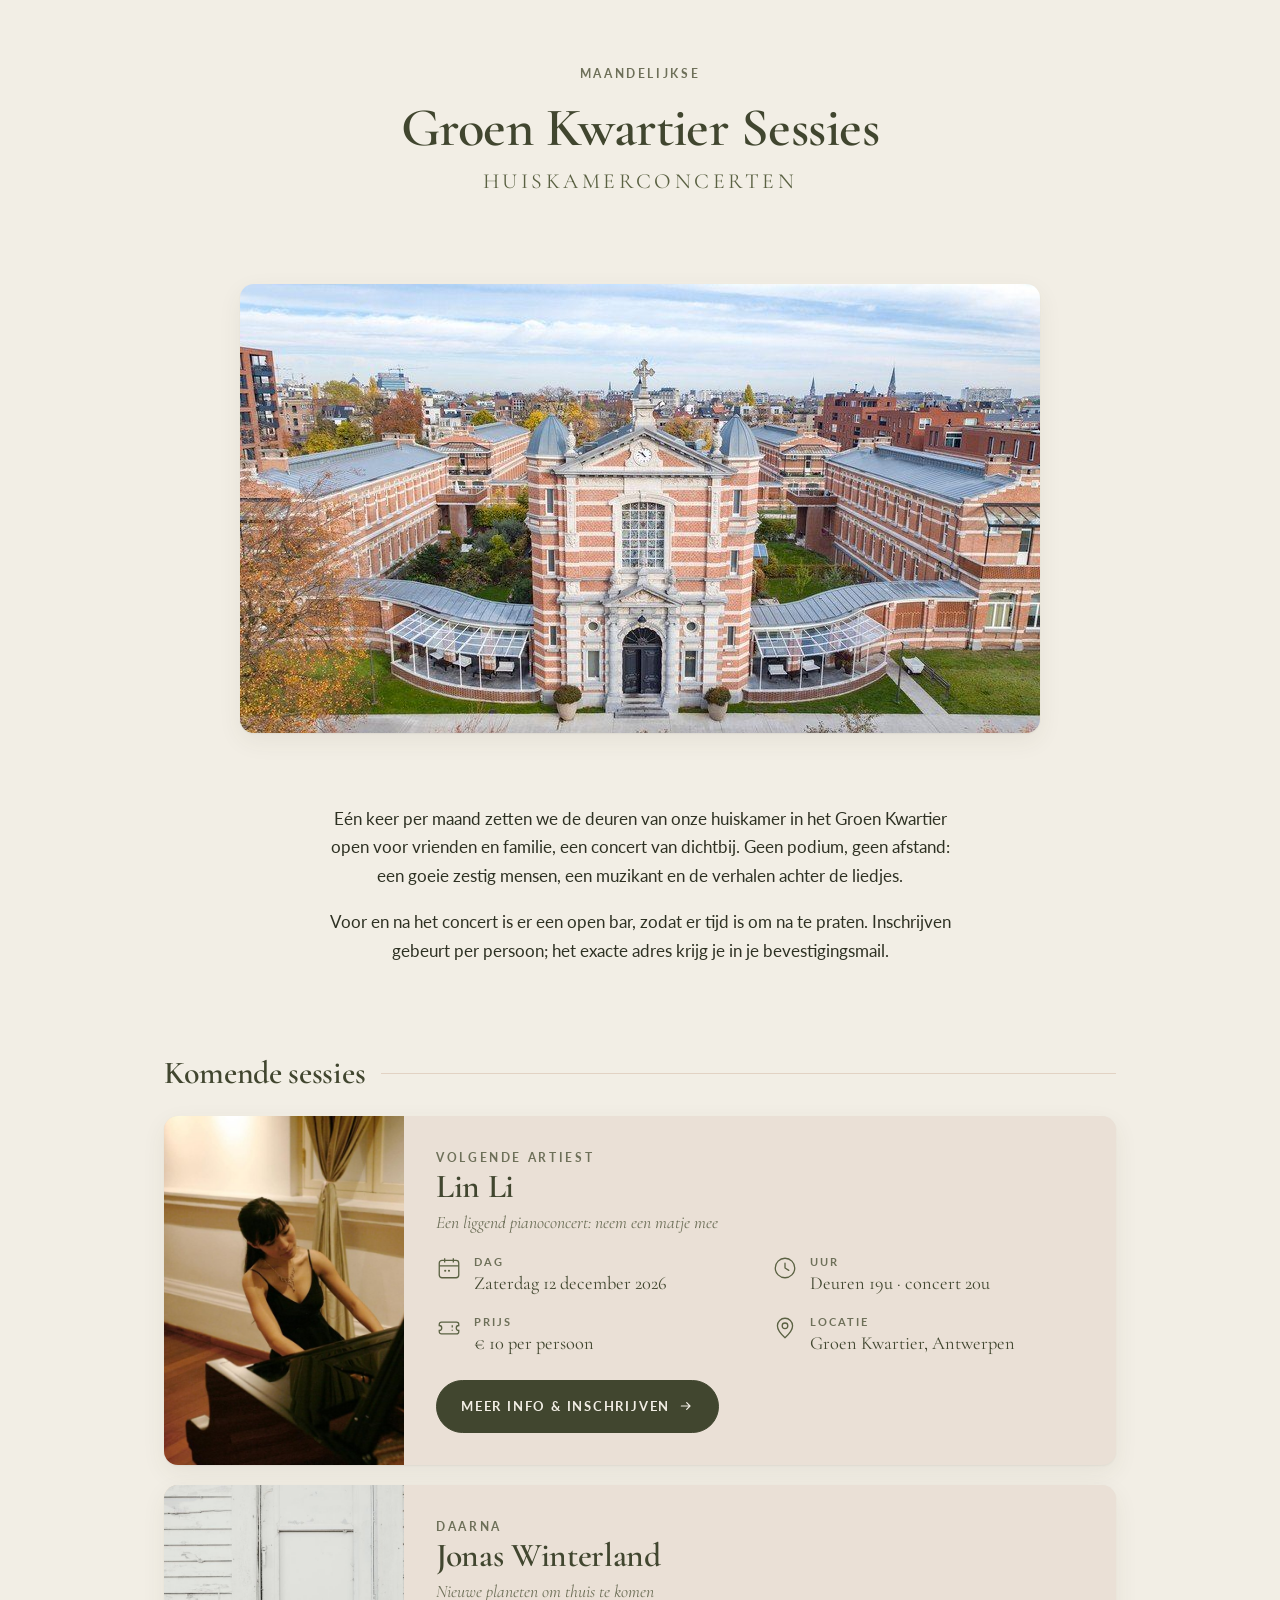
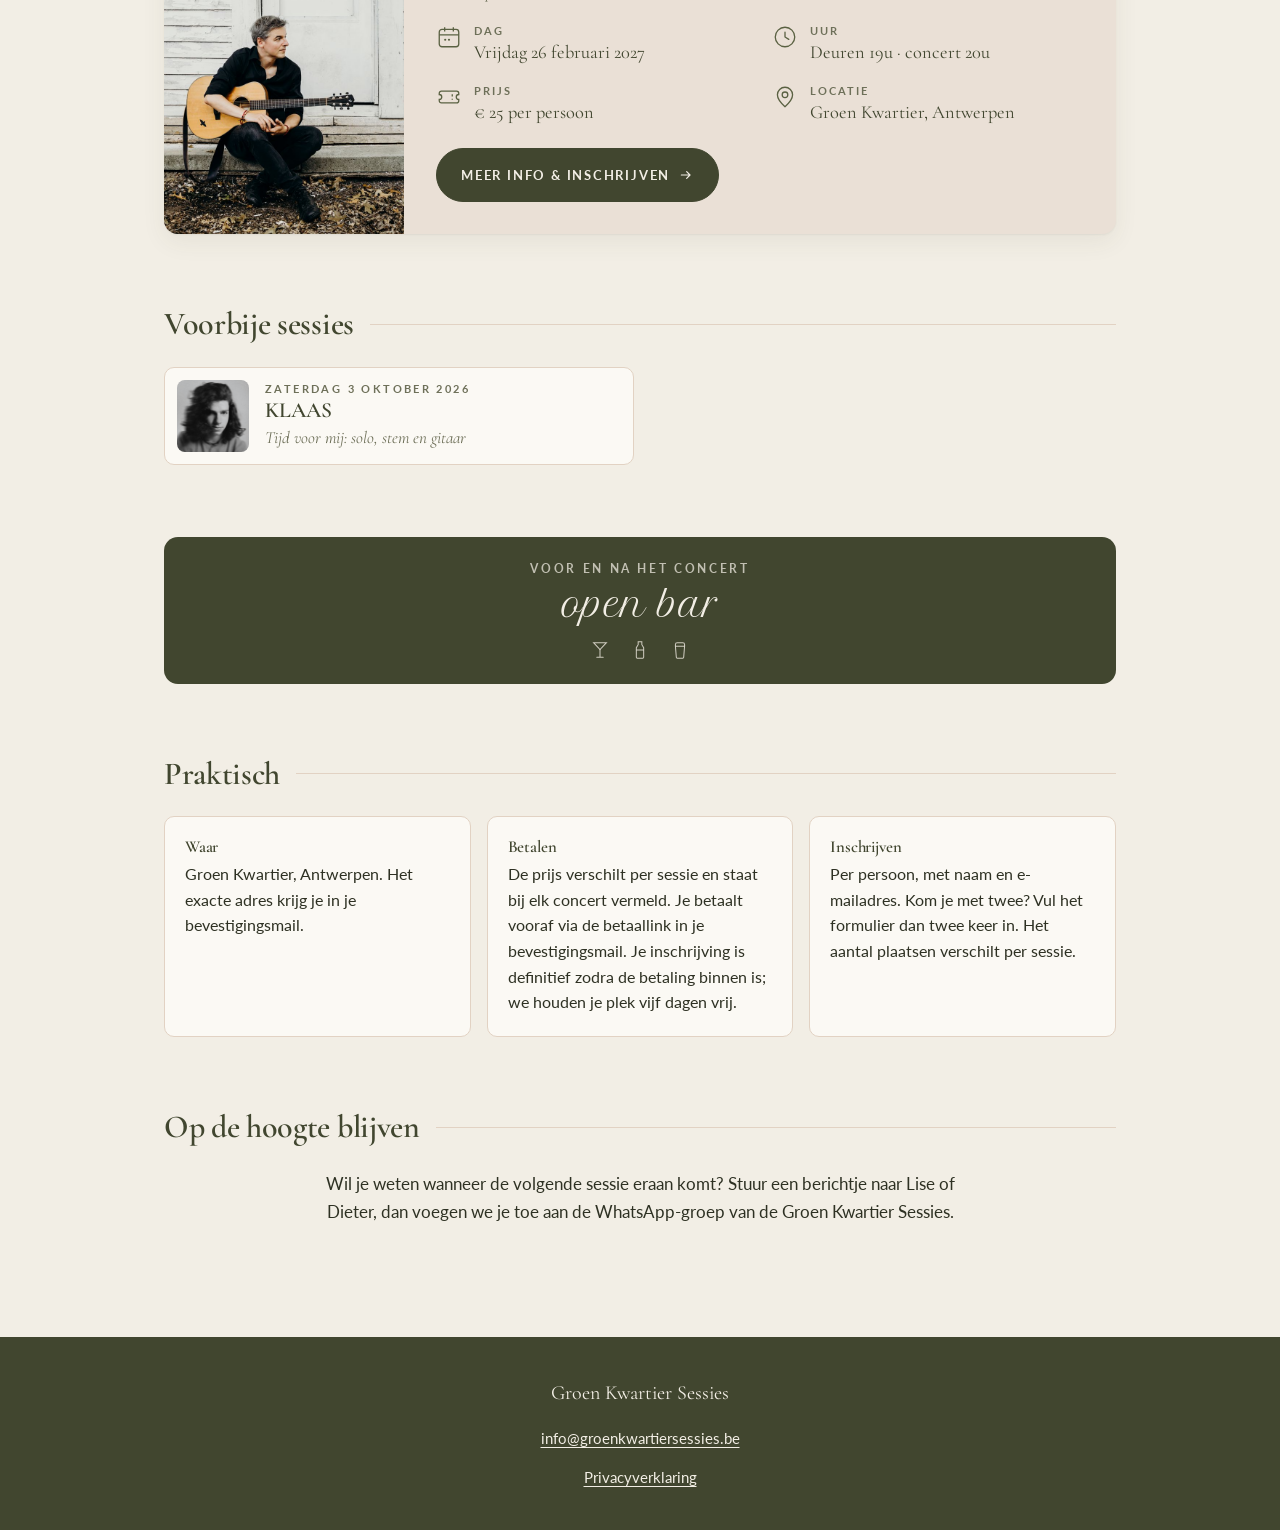
==== commit cad60282: "Voorbije sessies op de homepage" ====
--- a/index.html
+++ b/index.html
@@ -184,6 +184,27 @@
     -->
   </section>
 
+  <!-- Voorbije sessies -->
+  <section class="wrap" aria-labelledby="voorbij-titel">
+    <div class="kop-met-lijn">
+      <h2 id="voorbij-titel">Voorbije sessies</h2>
+    </div>
+
+    <div class="voorbij">
+
+      <!-- ===== VOORBIJ: KLAAS ===== -->
+      <a class="voorbij-kaart" href="sessies/2026-10-03-klaas.html">
+        <img src="img/artiesten/klaas-klein.jpg" width="600" height="800" alt="" loading="lazy" decoding="async">
+        <span>
+          <span class="label">Zaterdag 3 oktober 2026</span>
+          <span class="voorbij-naam">KLAAS</span>
+          <span class="voorbij-sub">Tijd voor mij: solo, stem en gitaar</span>
+        </span>
+      </a>
+
+    </div>
+  </section>
+
   <!-- Open bar-balk, zoals onderaan de poster -->
   <section class="wrap">
     <div class="balk">
@@ -222,7 +243,7 @@
       <article>
         <h3>Inschrijven</h3>
         <p>Per persoon, met naam en e-mailadres. Kom je met twee? Vul het formulier dan
-          twee keer in. Er zijn 60 plaatsen per sessie.</p>
+          twee keer in. Het aantal plaatsen verschilt per sessie.</p>
       </article>
     </div>
   </section>
--- a/css/stijl.css
+++ b/css/stijl.css
@@ -224,6 +224,47 @@
   vertical-align: middle;
 }
 .badge--volzet { background: #8A5A46; }
+
+/* --- Voorbije sessies: kleine kaartjes onder de komende ---------------- */
+
+.voorbij { display: grid; gap: .75rem; }
+
+.voorbij-kaart {
+  display: flex;
+  align-items: center;
+  gap: 1rem;
+  background: var(--wit);
+  border: 1px solid var(--beige);
+  border-radius: var(--radius-s);
+  padding: .75rem;
+  color: inherit;
+  text-decoration: none;
+  transition: border-color .15s ease;
+}
+.voorbij-kaart:hover { border-color: var(--groen-mid); color: inherit; }
+.voorbij-kaart img {
+  flex: none;
+  width: 4.5rem;
+  height: 4.5rem;
+  object-fit: cover;
+  border-radius: 8px;
+  filter: grayscale(.4);
+}
+.voorbij-kaart .label { display: block; font-size: .68rem; }
+.voorbij-naam {
+  display: block;
+  font-family: var(--serif);
+  font-size: 1.35rem;
+  font-weight: 600;
+  color: var(--groen-donker);
+  line-height: 1.2;
+}
+.voorbij-sub {
+  display: block;
+  font-family: var(--serif);
+  font-style: italic;
+  color: var(--tekst-zacht);
+}
 
 /* --- Detailrij met lijn-iconen ------------------------------------------- */
 
@@ -527,6 +568,8 @@
 
   .praktisch { grid-template-columns: repeat(3, minmax(0, 1fr)); }
 
+  .voorbij { grid-template-columns: repeat(2, minmax(0, 1fr)); }
+
   .inschrijven { padding: 2rem; }
 
   /* De artiestfoto is vierkant; op een breed scherm zou ze anders de hele
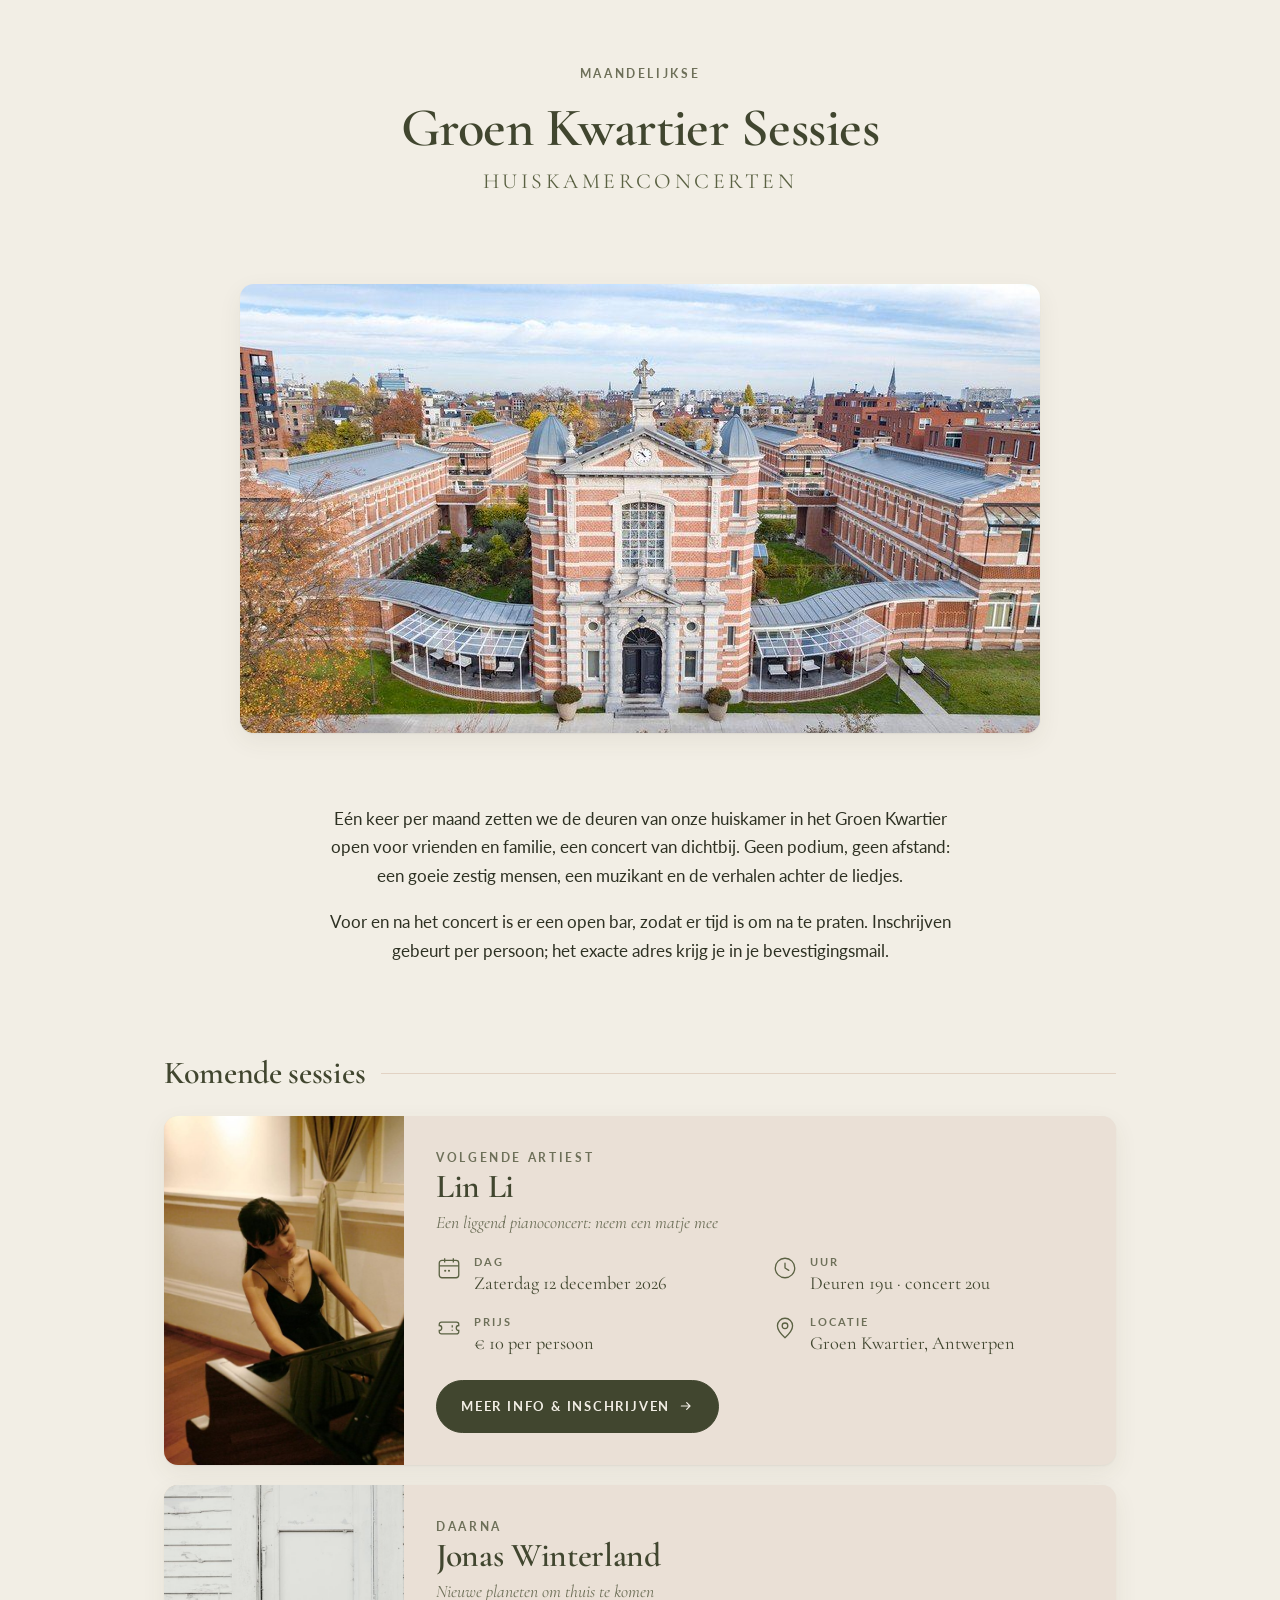
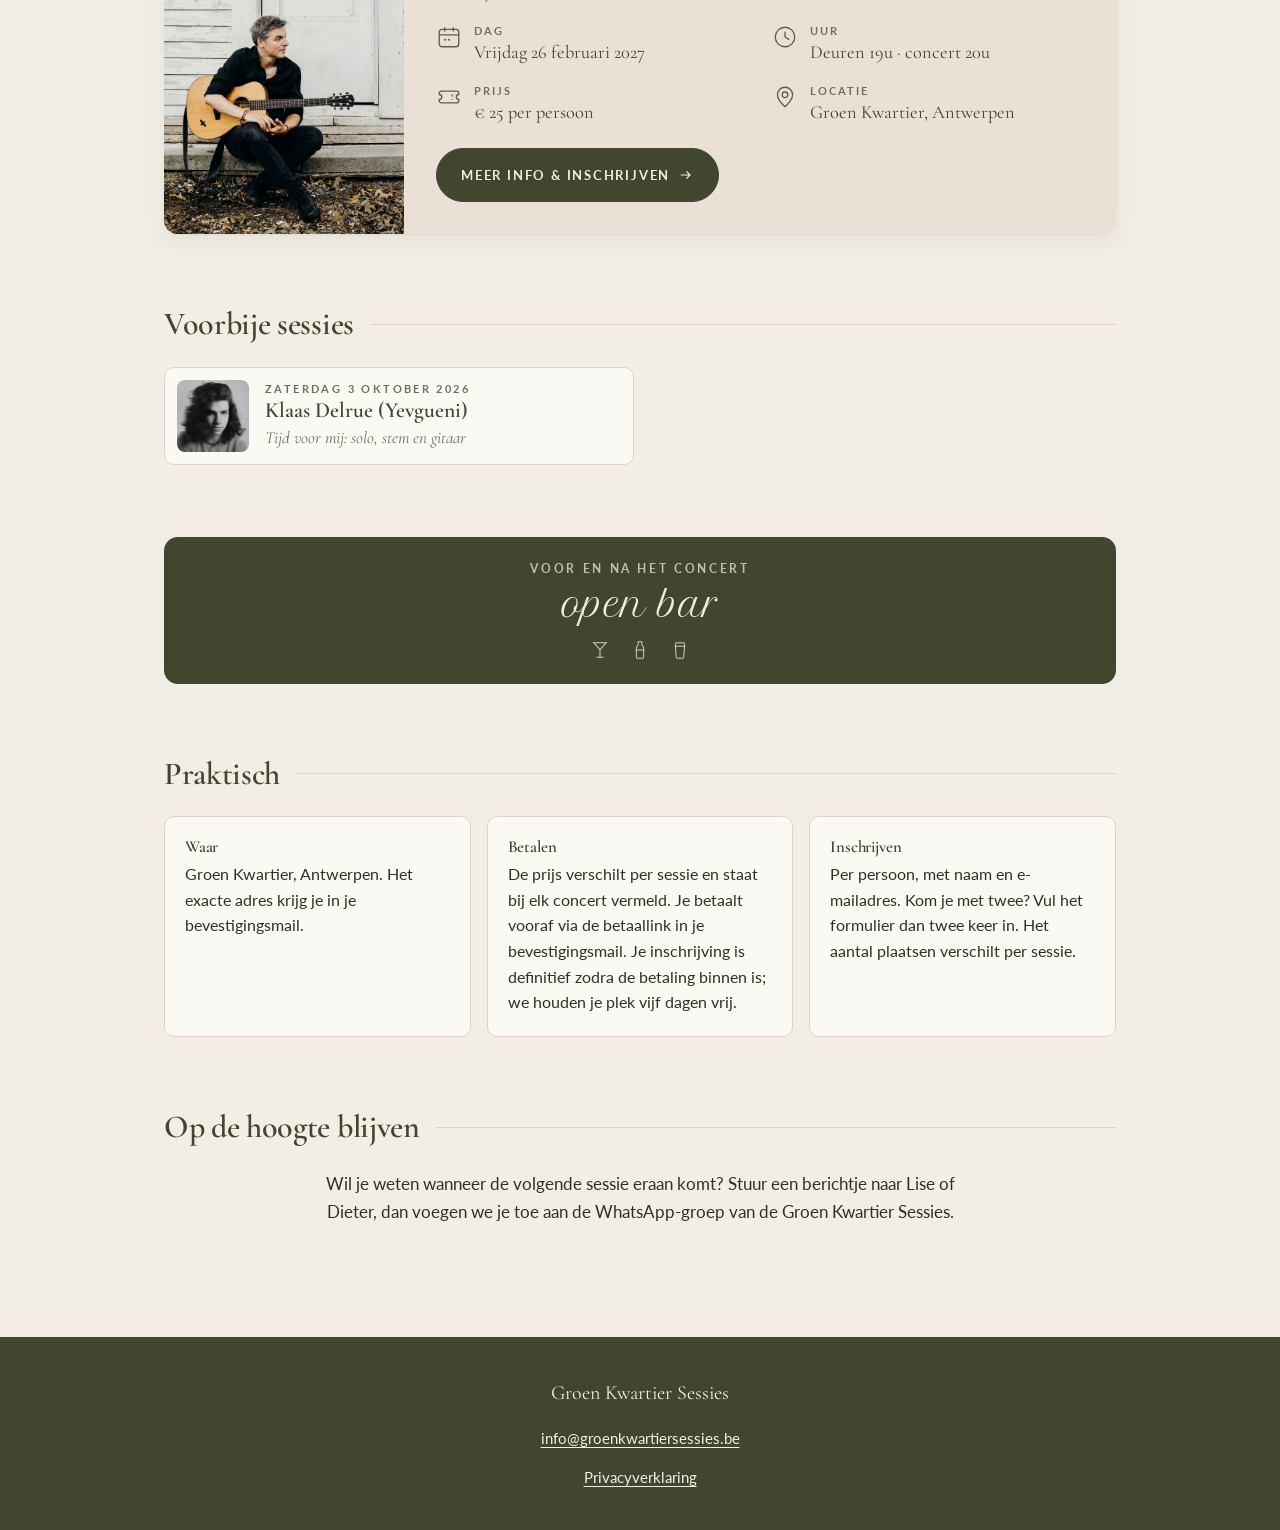
==== commit d312360e: "Voorbije sessie: Klaas Delrue (Yevgueni)" ====
--- a/index.html
+++ b/index.html
@@ -197,7 +197,7 @@
         <img src="img/artiesten/klaas-klein.jpg" width="600" height="800" alt="" loading="lazy" decoding="async">
         <span>
           <span class="label">Zaterdag 3 oktober 2026</span>
-          <span class="voorbij-naam">KLAAS</span>
+          <span class="voorbij-naam">Klaas Delrue (Yevgueni)</span>
           <span class="voorbij-sub">Tijd voor mij: solo, stem en gitaar</span>
         </span>
       </a>
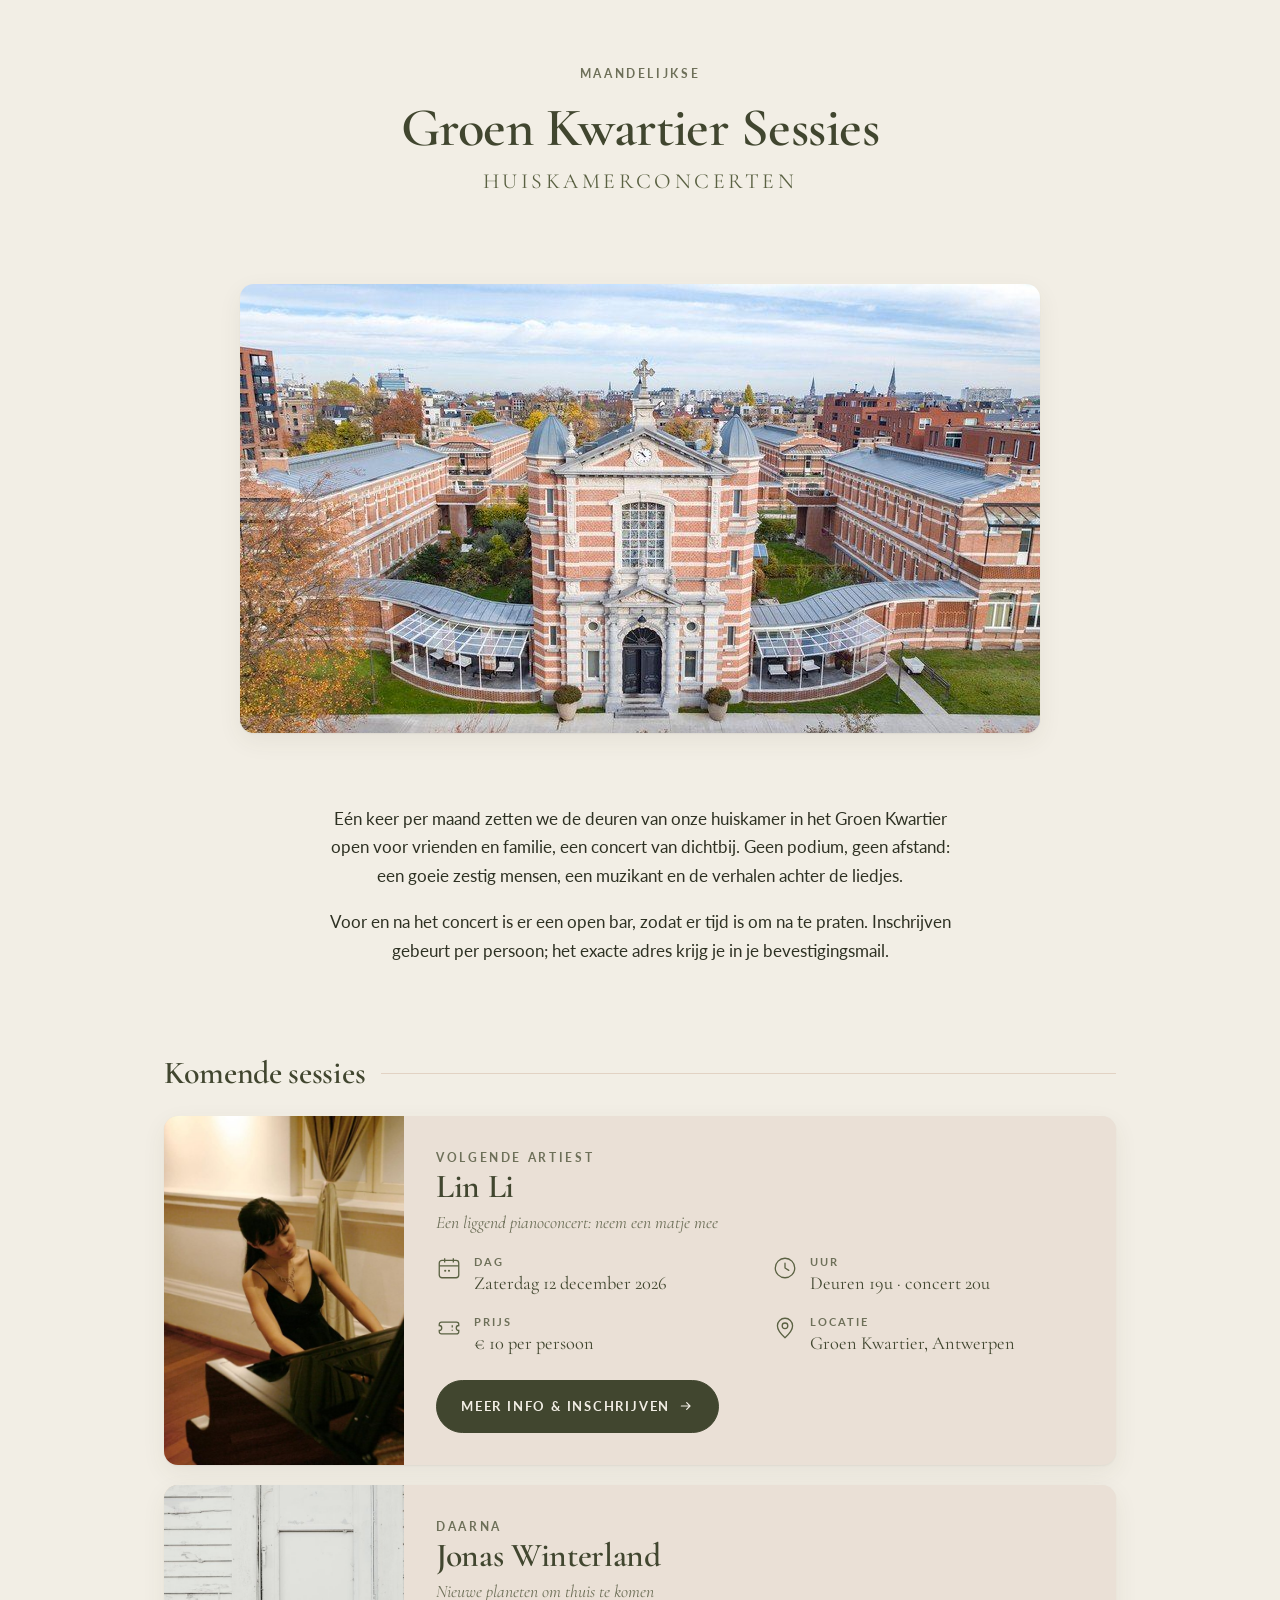
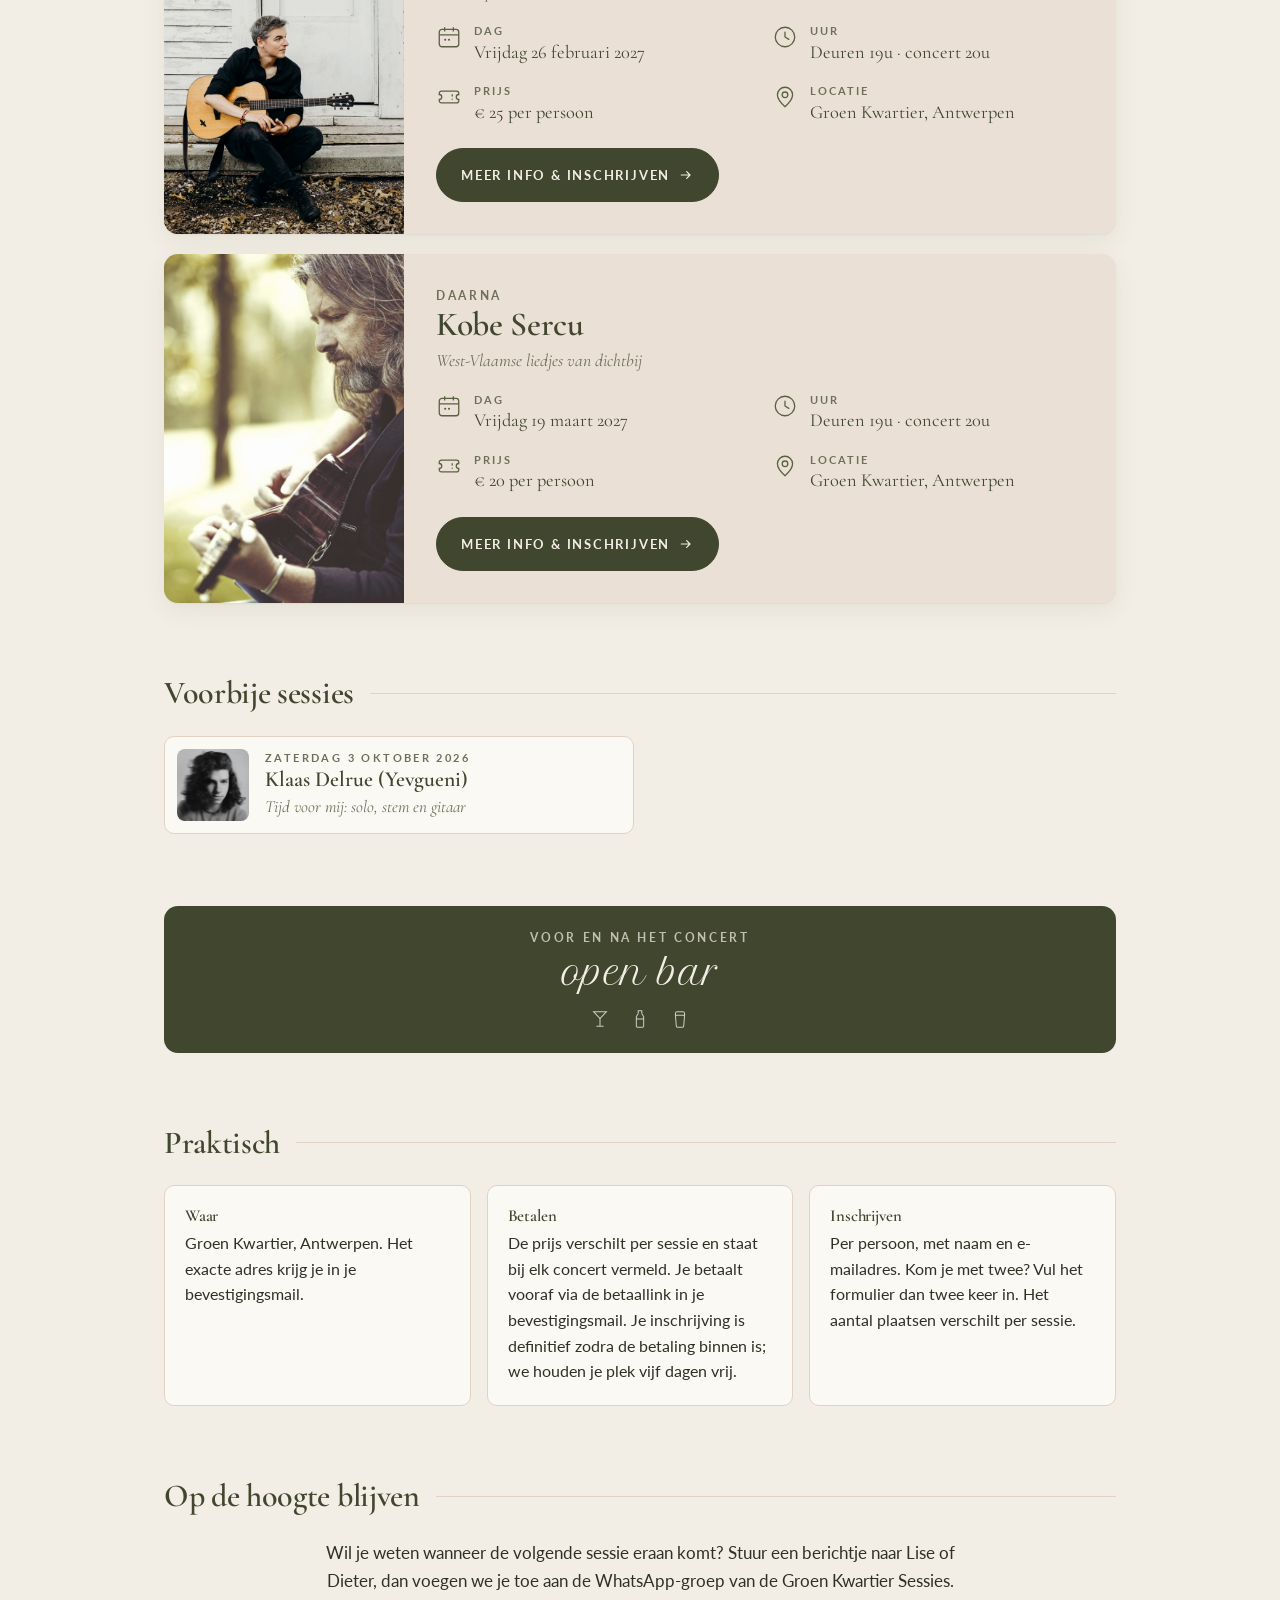
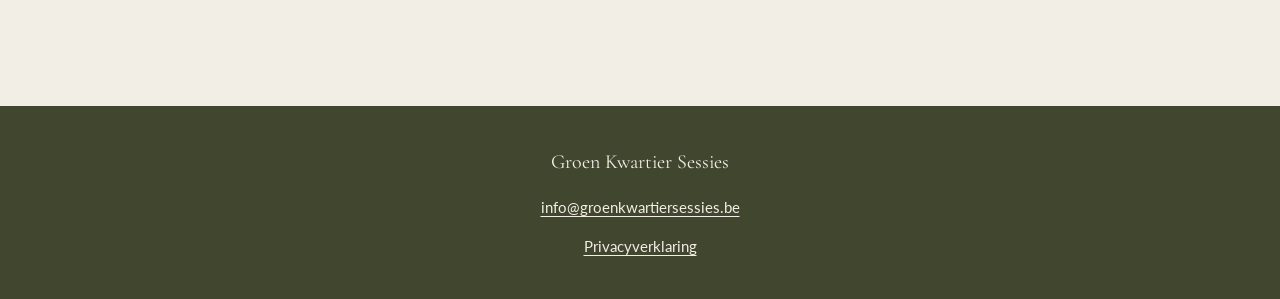
==== commit bd027d5c: "Update index.html" ====
--- a/index.html
+++ b/index.html
@@ -176,6 +176,64 @@
       </article>
       <!-- ===== EINDE SESSIE ===== -->
 
+      <!-- ===== SESSIE: KOBE SERCU ===== -->
+      <article class="sessie">
+        <div class="sessie-foto">
+          <img src="img/artiesten/kobe-sercu-klein.jpg" width="600" height="800"
+               alt="Kobe Sercu speelt op zijn akoestische gitaar, buiten in het groen" loading="lazy" decoding="async">
+        </div>
+        <div class="sessie-inhoud">
+          <p class="label">Daarna</p>
+          <h3>Kobe Sercu</h3>
+          <p class="sessie-tussentitel">West-Vlaamse liedjes van dichtbij</p>
+
+          <ul class="details">
+            <li>
+              <!-- kalender -->
+              <svg viewBox="0 0 24 24" fill="none" stroke="currentColor" stroke-width="1.2" aria-hidden="true">
+                <rect x="3" y="5" width="18" height="16" rx="2.5"/>
+                <path d="M3 10h18M8 3v4M16 3v4"/>
+                <circle cx="8.5" cy="14.5" r="1" fill="currentColor" stroke="none"/>
+                <circle cx="12" cy="14.5" r="1" fill="currentColor" stroke="none"/>
+              </svg>
+              <span><span class="dt">Dag</span><span class="dd">Vrijdag 19 maart 2027</span></span>
+            </li>
+            <li>
+              <!-- klok -->
+              <svg viewBox="0 0 24 24" fill="none" stroke="currentColor" stroke-width="1.2" aria-hidden="true">
+                <circle cx="12" cy="12" r="9"/>
+                <path d="M12 7.5V12l3.5 2.2" stroke-linecap="round"/>
+              </svg>
+              <span><span class="dt">Uur</span><span class="dd">Deuren 19u &middot; concert 20u</span></span>
+            </li>
+            <li>
+              <!-- ticket -->
+              <svg viewBox="0 0 24 24" fill="none" stroke="currentColor" stroke-width="1.2" aria-hidden="true">
+                <path d="M3 8.5A2 2 0 0 1 5 6.5h14a2 2 0 0 1 2 2v1.2a2.3 2.3 0 0 0 0 4.6v1.2a2 2 0 0 1-2 2H5a2 2 0 0 1-2-2v-1.2a2.3 2.3 0 0 0 0-4.6z"/>
+                <path d="M15 9.5v5" stroke-dasharray="2 2"/>
+              </svg>
+              <span><span class="dt">Prijs</span><span class="dd">&euro; 20 per persoon</span></span>
+            </li>
+            <li>
+              <!-- locatie -->
+              <svg viewBox="0 0 24 24" fill="none" stroke="currentColor" stroke-width="1.2" aria-hidden="true">
+                <path d="M12 21s7-6.2 7-11a7 7 0 1 0-14 0c0 4.8 7 11 7 11z"/>
+                <circle cx="12" cy="10" r="2.6"/>
+              </svg>
+              <span><span class="dt">Locatie</span><span class="dd">Groen Kwartier, Antwerpen</span></span>
+            </li>
+          </ul>
+
+          <a class="knop" href="sessies/2027-03-19-kobe-sercu.html">
+            Meer info &amp; inschrijven
+            <svg viewBox="0 0 24 24" width="16" height="16" fill="none" stroke="currentColor" stroke-width="1.8" aria-hidden="true">
+              <path d="M5 12h13m0 0-5-5m5 5-5 5" stroke-linecap="round" stroke-linejoin="round"/>
+            </svg>
+          </a>
+        </div>
+      </article>
+      <!-- ===== EINDE SESSIE ===== -->
+
     </div>
 
     <!-- Staat er geen enkele sessie in de agenda? Vervang dan het blok
